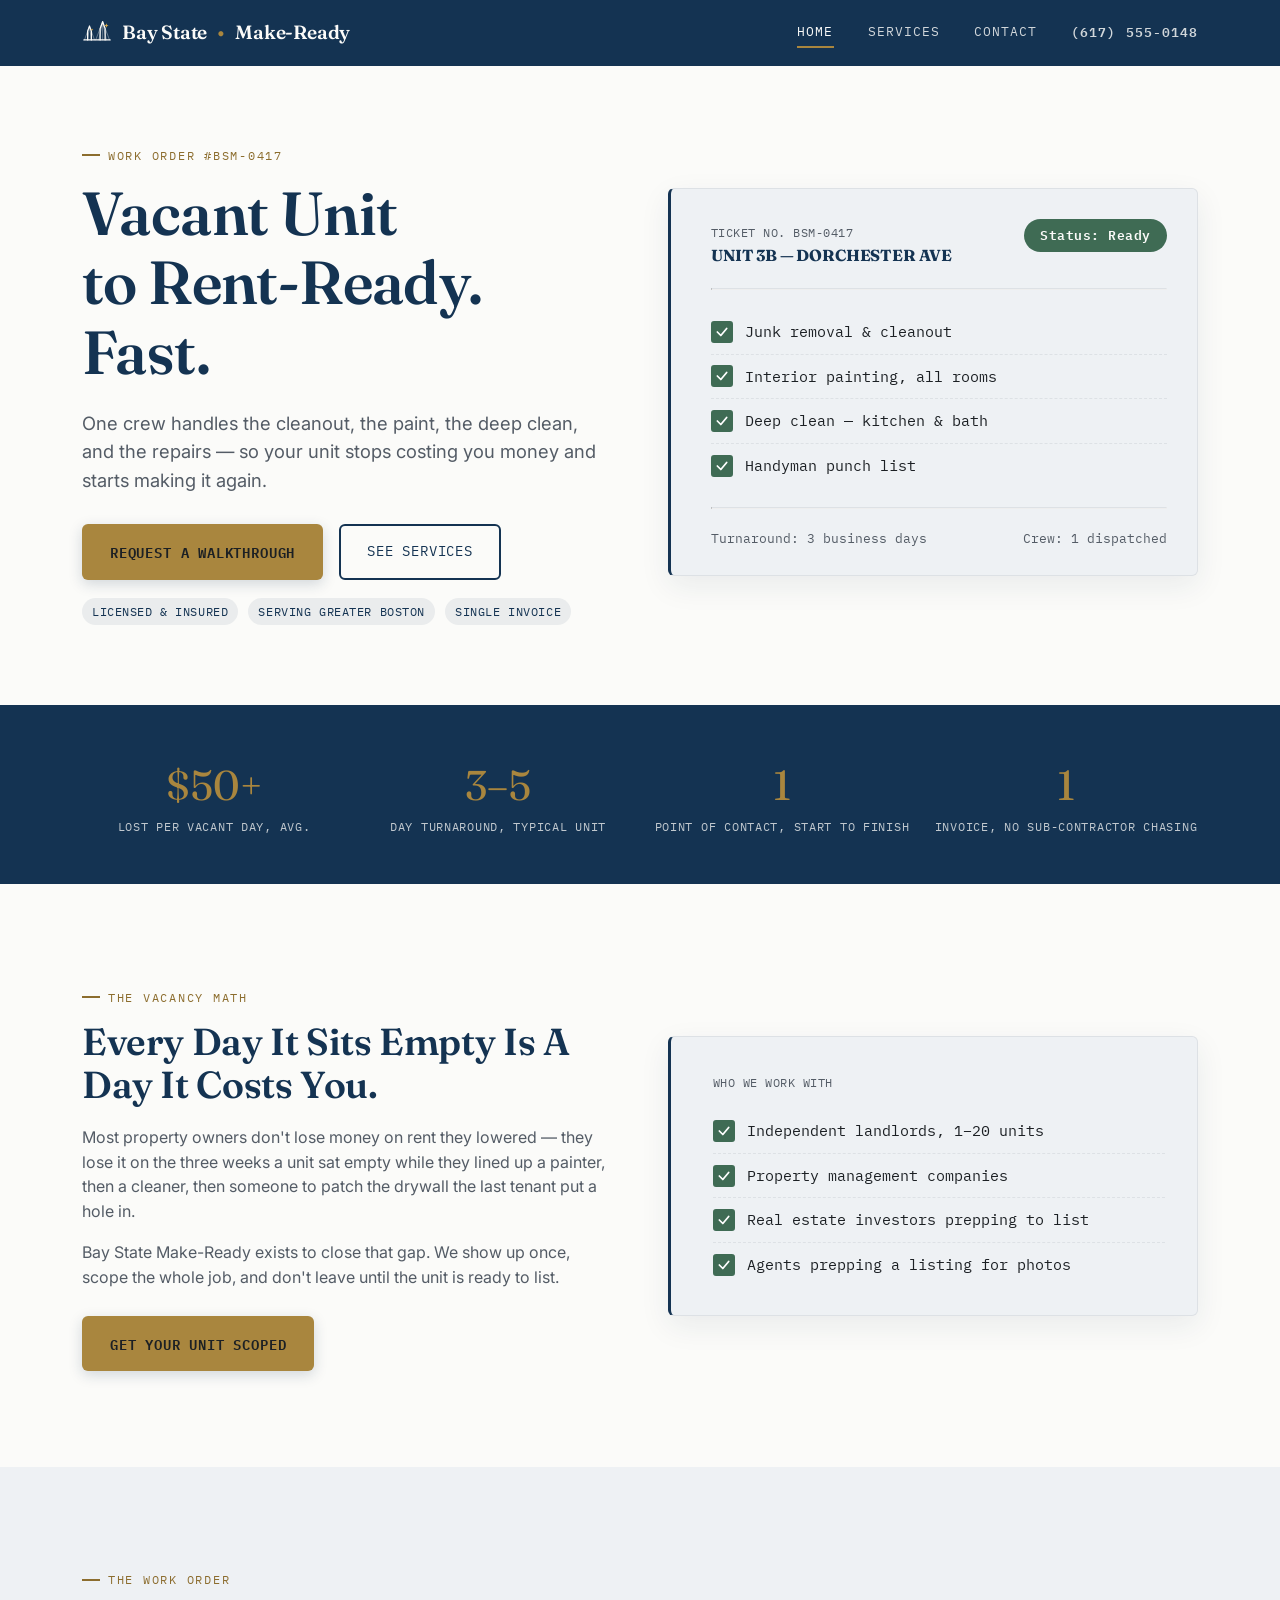
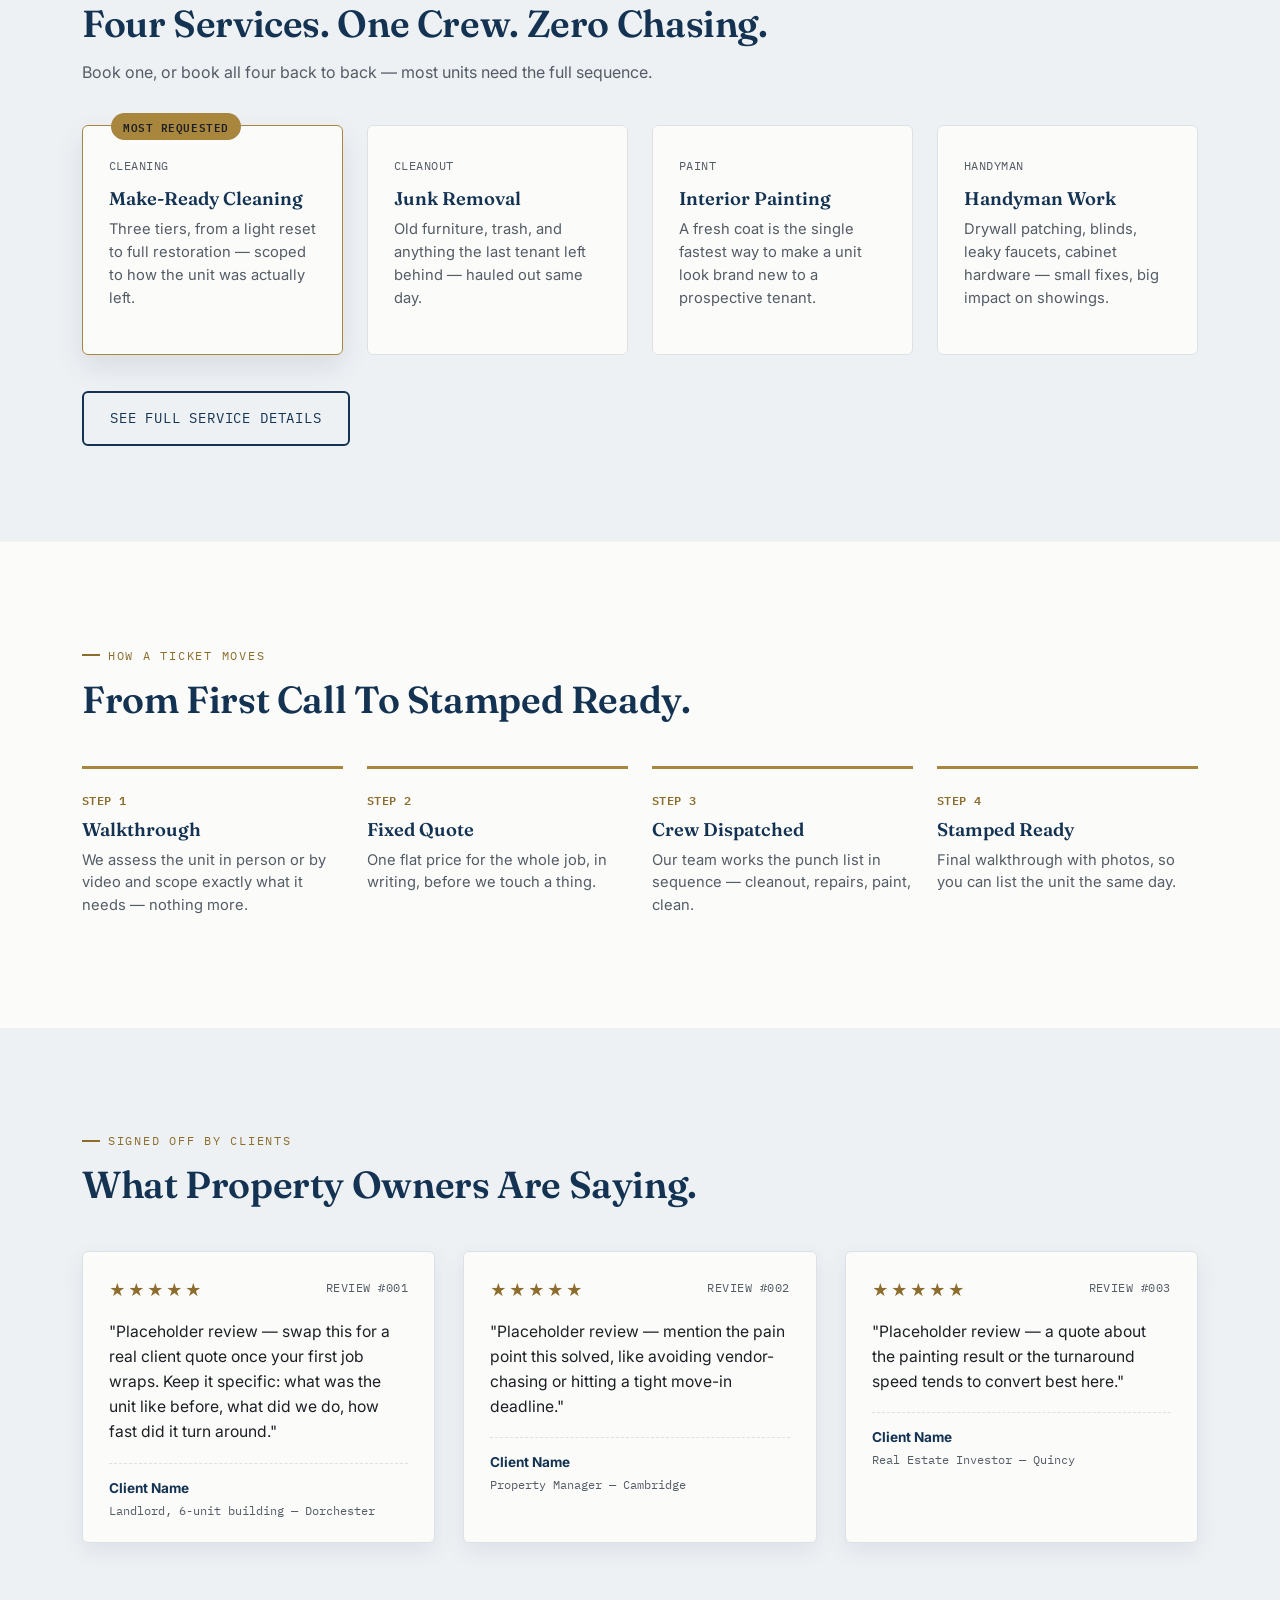
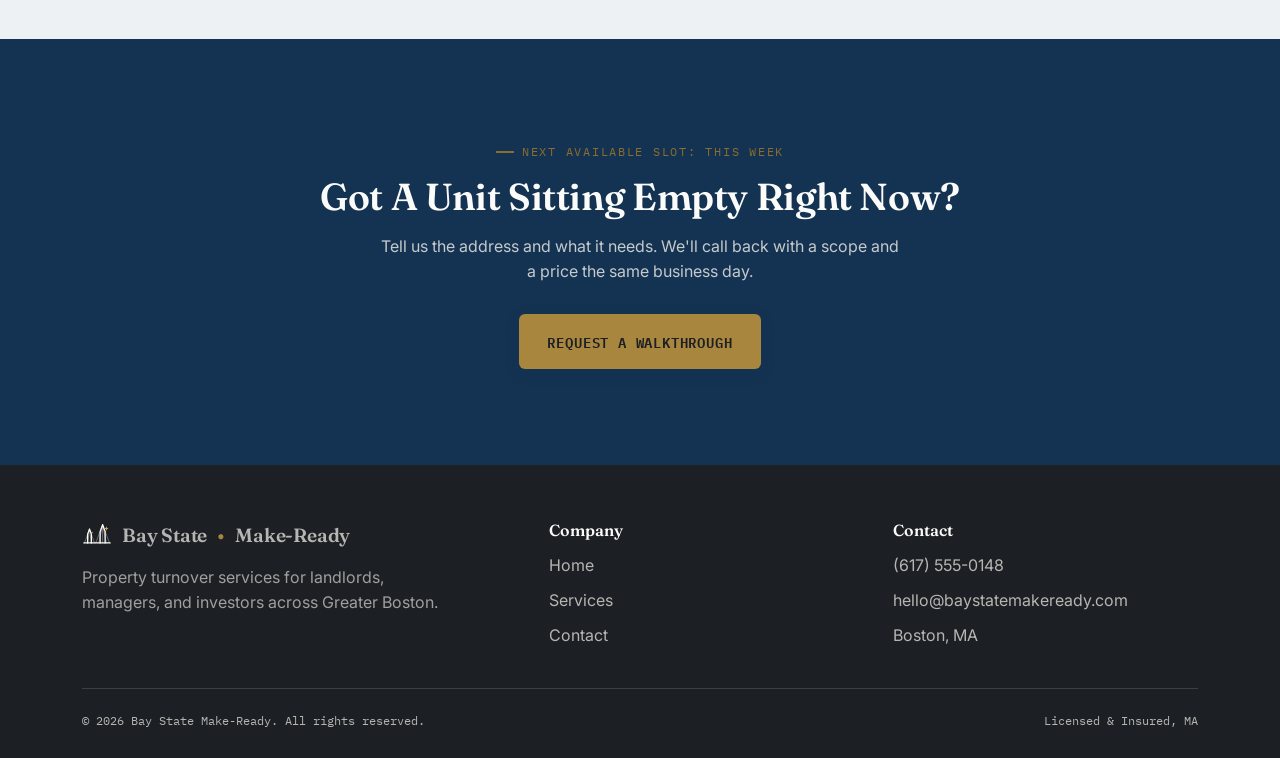
==== index.html @ d65c44c4 "Add files via upload" ====
<!DOCTYPE html>
<html lang="en">
<head>
<meta charset="UTF-8">
<meta name="viewport" content="width=device-width, initial-scale=1.0">
<title>Bay State Make-Ready | Property Turnover Services, Boston MA</title>
<meta name="description" content="Junk removal, painting, deep cleaning, and handyman repairs — one crew, one invoice, one point of contact. Bay State Make-Ready turns vacant units around fast for Boston-area property owners and managers.">
<link rel="preconnect" href="https://fonts.googleapis.com">
<link rel="preconnect" href="https://fonts.gstatic.com" crossorigin>
<link href="https://fonts.googleapis.com/css2?family=Fraunces:ital,wght@0,500;0,600;0,700;1,600&family=IBM+Plex+Mono:wght@400;600&family=Inter:wght@400;500;600;700&display=swap" rel="stylesheet">
<link rel="stylesheet" href="styles.css">
</head>
<body>

<header class="site">
  <div class="nav-row">
    <a href="index.html" class="logo"><svg class="brand-mark" width="30" height="30" viewBox="0 0 48 48" fill="none" xmlns="http://www.w3.org/2000/svg" aria-hidden="true"><line x1="3" y1="35" x2="45" y2="35" stroke="currentColor" stroke-width="2" stroke-linecap="round"/><path d="M9 35V21L12 13L15 21V35" stroke="currentColor" stroke-width="2" stroke-linejoin="round" stroke-linecap="round"/><path d="M29 35V17L33 6L37 17V35" stroke="currentColor" stroke-width="2" stroke-linejoin="round" stroke-linecap="round"/><path d="M12 13L4 35M12 13L9 35M12 13L15 35M12 13L20 35" stroke="currentColor" stroke-width="1" stroke-linecap="round" opacity="0.55"/><path d="M33 6L22 35M33 6L27 35M33 6L33 35M33 6L39 35M33 6L44 35" stroke="currentColor" stroke-width="1" stroke-linecap="round" opacity="0.55"/><path d="M39 8.5L40 11L42.5 12L40 13L39 15.5L38 13L35.5 12L38 11Z" fill="#D9A94A"/><path d="M16 16.5L16.6 18L18.1 18.6L16.6 19.2L16 20.7L15.4 19.2L13.9 18.6L15.4 18Z" fill="#D9A94A"/></svg>Bay State<span class="dot">•</span>Make-Ready</a>
    <button class="menu-toggle" id="menuToggle" aria-label="Toggle menu" aria-expanded="false">☰</button>
    <nav class="links" id="navLinks">
      <a href="index.html" class="active">Home</a>
      <a href="services.html">Services</a>
      <a href="contact.html">Contact</a>
      <a href="contact.html" class="nav-phone">(617) 555-0148</a>
    </nav>
  </div>
</header>

<!-- HERO -->
<section style="padding-top:72px; padding-bottom:80px;">
  <div class="wrap grid-2">
    <div>
      <span class="eyebrow">Work Order #BSM-0417</span>
      <h1>Vacant Unit<br>to Rent-Ready.<br>Fast.</h1>
      <p style="font-size:1.15rem; margin-top:22px; max-width:46ch;">One crew handles the cleanout, the paint, the deep clean, and the repairs — so your unit stops costing you money and starts making it again.</p>
      <div style="display:flex; gap:16px; flex-wrap:wrap; margin-top:30px;">
        <a href="contact.html" class="btn btn-primary">Request a Walkthrough</a>
        <a href="services.html" class="btn btn-ghost">See Services</a>
      </div>
      <div class="tag-row">
        <span class="tag">Licensed &amp; Insured</span>
        <span class="tag">Serving Greater Boston</span>
        <span class="tag">Single Invoice</span>
      </div>
    </div>

    <div>
      <div class="ticket" style="padding:30px 30px 26px 40px;">
        <div style="display:flex; justify-content:space-between; align-items:flex-start;">
          <div>
            <span class="ticket-no">TICKET NO. BSM-0417</span><br>
            <strong style="font-family:var(--font-display); color:var(--blueprint); text-transform:uppercase; letter-spacing:-0.01em;">Unit 3B — Dorchester Ave</strong>
          </div>
          <span class="stamp">Status: Ready</span>
        </div>
        <hr class="ticket-perf" style="margin:20px 0;">
        <div id="checklist">
          <div class="check-item" data-delay="0"><span class="check-box"><svg viewBox="0 0 24 24" fill="none"><path d="M4 12l6 6L20 6" stroke="var(--ink)" stroke-width="3" stroke-linecap="round" stroke-linejoin="round"/></svg></span> Junk removal &amp; cleanout</div>
          <div class="check-item" data-delay="150"><span class="check-box"><svg viewBox="0 0 24 24" fill="none"><path d="M4 12l6 6L20 6" stroke="var(--ink)" stroke-width="3" stroke-linecap="round" stroke-linejoin="round"/></svg></span> Interior painting, all rooms</div>
          <div class="check-item" data-delay="300"><span class="check-box"><svg viewBox="0 0 24 24" fill="none"><path d="M4 12l6 6L20 6" stroke="var(--ink)" stroke-width="3" stroke-linecap="round" stroke-linejoin="round"/></svg></span> Deep clean — kitchen &amp; bath</div>
          <div class="check-item" data-delay="450"><span class="check-box"><svg viewBox="0 0 24 24" fill="none"><path d="M4 12l6 6L20 6" stroke="var(--ink)" stroke-width="3" stroke-linecap="round" stroke-linejoin="round"/></svg></span> Handyman punch list</div>
        </div>
        <hr class="ticket-perf" style="margin:20px 0;">
        <div style="display:flex; justify-content:space-between; font-family:var(--font-mono); font-size:0.8rem; color:var(--ink-soft);">
          <span>Turnaround: 3 business days</span>
          <span>Crew: 1 dispatched</span>
        </div>
      </div>
    </div>
  </div>
</section>

<!-- STAT BAND -->
<section class="section-dark" style="padding:48px 0;">
  <div class="wrap stat-band">
    <div><div class="stat-num">$50+</div><div class="stat-label">Lost Per Vacant Day, Avg.</div></div>
    <div><div class="stat-num">3–5</div><div class="stat-label">Day Turnaround, Typical Unit</div></div>
    <div><div class="stat-num">1</div><div class="stat-label">Point of Contact, Start to Finish</div></div>
    <div><div class="stat-num">1</div><div class="stat-label">Invoice, No Sub-Contractor Chasing</div></div>
  </div>
</section>

<!-- WHY IT MATTERS -->
<section>
  <div class="wrap grid-2">
    <div>
      <span class="eyebrow">The Vacancy Math</span>
      <h2>Every Day It Sits Empty Is A Day It Costs You.</h2>
      <p style="margin-top:18px;">Most property owners don't lose money on rent they lowered — they lose it on the three weeks a unit sat empty while they lined up a painter, then a cleaner, then someone to patch the drywall the last tenant put a hole in.</p>
      <p>Bay State Make-Ready exists to close that gap. We show up once, scope the whole job, and don't leave until the unit is ready to list.</p>
      <a href="contact.html" class="btn btn-primary" style="margin-top:10px;">Get Your Unit Scoped</a>
    </div>
    <div class="ticket" style="padding:32px 32px 28px 42px;">
      <span class="ticket-no">WHO WE WORK WITH</span>
      <div style="margin-top:16px;">
        <div class="check-item checked"><span class="check-box"><svg viewBox="0 0 24 24" fill="none"><path d="M4 12l6 6L20 6" stroke="white" stroke-width="3" stroke-linecap="round" stroke-linejoin="round"/></svg></span> Independent landlords, 1–20 units</div>
        <div class="check-item checked"><span class="check-box"><svg viewBox="0 0 24 24" fill="none"><path d="M4 12l6 6L20 6" stroke="white" stroke-width="3" stroke-linecap="round" stroke-linejoin="round"/></svg></span> Property management companies</div>
        <div class="check-item checked"><span class="check-box"><svg viewBox="0 0 24 24" fill="none"><path d="M4 12l6 6L20 6" stroke="white" stroke-width="3" stroke-linecap="round" stroke-linejoin="round"/></svg></span> Real estate investors prepping to list</div>
        <div class="check-item checked"><span class="check-box"><svg viewBox="0 0 24 24" fill="none"><path d="M4 12l6 6L20 6" stroke="white" stroke-width="3" stroke-linecap="round" stroke-linejoin="round"/></svg></span> Agents prepping a listing for photos</div>
      </div>
    </div>
  </div>
</section>

<!-- SERVICES -->
<section class="section-alt">
  <div class="wrap">
    <span class="eyebrow">The Work Order</span>
    <h2>Four Services. One Crew. Zero Chasing.</h2>
    <p style="margin-top:14px; max-width:60ch;">Book one, or book all four back to back — most units need the full sequence.</p>

    <div class="grid-4" style="margin-top:40px;">
      <div class="service-card featured">
        <span class="tier-badge">Most Requested</span>
        <span class="ticket-no">CLEANING</span>
        <h3>Make-Ready Cleaning</h3>
        <p style="margin-top:8px; font-size:0.92rem;">Three tiers, from a light reset to full restoration — scoped to how the unit was actually left.</p>
      </div>
      <div class="service-card">
        <span class="ticket-no">CLEANOUT</span>
        <h3>Junk Removal</h3>
        <p style="margin-top:8px; font-size:0.92rem;">Old furniture, trash, and anything the last tenant left behind — hauled out same day.</p>
      </div>
      <div class="service-card">
        <span class="ticket-no">PAINT</span>
        <h3>Interior Painting</h3>
        <p style="margin-top:8px; font-size:0.92rem;">A fresh coat is the single fastest way to make a unit look brand new to a prospective tenant.</p>
      </div>
      <div class="service-card">
        <span class="ticket-no">HANDYMAN</span>
        <h3>Handyman Work</h3>
        <p style="margin-top:8px; font-size:0.92rem;">Drywall patching, blinds, leaky faucets, cabinet hardware — small fixes, big impact on showings.</p>
      </div>
    </div>

    <div style="margin-top:36px;">
      <a href="services.html" class="btn btn-ghost">See Full Service Details</a>
    </div>
  </div>
</section>

<!-- PROCESS -->
<section>
  <div class="wrap">
    <span class="eyebrow">How A Ticket Moves</span>
    <h2>From First Call To Stamped Ready.</h2>

    <div class="timeline" style="margin-top:44px;">
      <div class="timeline-step">
        <span class="ticket-no">STEP 1</span>
        <h3 style="margin-top:8px;">Walkthrough</h3>
        <p style="margin-top:8px; font-size:0.92rem;">We assess the unit in person or by video and scope exactly what it needs — nothing more.</p>
      </div>
      <div class="timeline-step">
        <span class="ticket-no">STEP 2</span>
        <h3 style="margin-top:8px;">Fixed Quote</h3>
        <p style="margin-top:8px; font-size:0.92rem;">One flat price for the whole job, in writing, before we touch a thing.</p>
      </div>
      <div class="timeline-step">
        <span class="ticket-no">STEP 3</span>
        <h3 style="margin-top:8px;">Crew Dispatched</h3>
        <p style="margin-top:8px; font-size:0.92rem;">Our team works the punch list in sequence — cleanout, repairs, paint, clean.</p>
      </div>
      <div class="timeline-step">
        <span class="ticket-no">STEP 4</span>
        <h3 style="margin-top:8px;">Stamped Ready</h3>
        <p style="margin-top:8px; font-size:0.92rem;">Final walkthrough with photos, so you can list the unit the same day.</p>
      </div>
    </div>
  </div>
</section>

<!-- ============================================
     TESTIMONIALS — placeholder content below.
     Swap the name, unit, quote, and star count in
     each .review-card once you have real reviews.
     Duplicate a .review-card block to add more.
     ============================================ -->
<section class="section-alt">
  <div class="wrap">
    <span class="eyebrow">Signed Off By Clients</span>
    <h2>What Property Owners Are Saying.</h2>

    <div class="grid-3" style="margin-top:44px;">

      <!-- REVIEW 1 (placeholder — replace with a real client quote) -->
      <div class="review-card">
        <div style="display:flex; justify-content:space-between; align-items:flex-start;">
          <span class="stars">★★★★★</span>
          <span class="ticket-no">REVIEW #001</span>
        </div>
        <p class="review-quote">"Placeholder review — swap this for a real client quote once your first job wraps. Keep it specific: what was the unit like before, what did we do, how fast did it turn around."</p>
        <div class="review-meta">
          <strong>Client Name</strong>
          <span>Landlord, 6-unit building — Dorchester</span>
        </div>
      </div>

      <!-- REVIEW 2 (placeholder) -->
      <div class="review-card">
        <div style="display:flex; justify-content:space-between; align-items:flex-start;">
          <span class="stars">★★★★★</span>
          <span class="ticket-no">REVIEW #002</span>
        </div>
        <p class="review-quote">"Placeholder review — mention the pain point this solved, like avoiding vendor-chasing or hitting a tight move-in deadline."</p>
        <div class="review-meta">
          <strong>Client Name</strong>
          <span>Property Manager — Cambridge</span>
        </div>
      </div>

      <!-- REVIEW 3 (placeholder) -->
      <div class="review-card">
        <div style="display:flex; justify-content:space-between; align-items:flex-start;">
          <span class="stars">★★★★★</span>
          <span class="ticket-no">REVIEW #003</span>
        </div>
        <p class="review-quote">"Placeholder review — a quote about the painting result or the turnaround speed tends to convert best here."</p>
        <div class="review-meta">
          <strong>Client Name</strong>
          <span>Real Estate Investor — Quincy</span>
        </div>
      </div>

    </div>
  </div>
</section>

<!-- CTA BAND -->
<section class="section-dark">
  <div class="wrap" style="text-align:center;">
    <span class="eyebrow" style="justify-content:center;">Next Available Slot: This Week</span>
    <h2>Got A Unit Sitting Empty Right Now?</h2>
    <p style="max-width:52ch; margin:16px auto 30px;">Tell us the address and what it needs. We'll call back with a scope and a price the same business day.</p>
    <a href="contact.html" class="btn btn-primary">Request a Walkthrough</a>
  </div>
</section>

<footer class="site">
  <div class="wrap">
    <div class="footer-grid">
      <div>
        <a href="index.html" class="logo" style="margin-bottom:14px;"><svg class="brand-mark" width="30" height="30" viewBox="0 0 48 48" fill="none" xmlns="http://www.w3.org/2000/svg" aria-hidden="true"><line x1="3" y1="35" x2="45" y2="35" stroke="currentColor" stroke-width="2" stroke-linecap="round"/><path d="M9 35V21L12 13L15 21V35" stroke="currentColor" stroke-width="2" stroke-linejoin="round" stroke-linecap="round"/><path d="M29 35V17L33 6L37 17V35" stroke="currentColor" stroke-width="2" stroke-linejoin="round" stroke-linecap="round"/><path d="M12 13L4 35M12 13L9 35M12 13L15 35M12 13L20 35" stroke="currentColor" stroke-width="1" stroke-linecap="round" opacity="0.55"/><path d="M33 6L22 35M33 6L27 35M33 6L33 35M33 6L39 35M33 6L44 35" stroke="currentColor" stroke-width="1" stroke-linecap="round" opacity="0.55"/><path d="M39 8.5L40 11L42.5 12L40 13L39 15.5L38 13L35.5 12L38 11Z" fill="#D9A94A"/><path d="M16 16.5L16.6 18L18.1 18.6L16.6 19.2L16 20.7L15.4 19.2L13.9 18.6L15.4 18Z" fill="#D9A94A"/></svg>Bay State<span class="dot">•</span>Make-Ready</a>
        <p style="color:rgba(247,245,238,0.6); max-width:36ch; margin-top:14px;">Property turnover services for landlords, managers, and investors across Greater Boston.</p>
      </div>
      <div>
        <h3>Company</h3>
        <div style="display:flex; flex-direction:column; gap:10px; margin-top:14px;">
          <a href="index.html">Home</a>
          <a href="services.html">Services</a>
          <a href="contact.html">Contact</a>
        </div>
      </div>
      <div>
        <h3>Contact</h3>
        <div style="display:flex; flex-direction:column; gap:10px; margin-top:14px;">
          <a href="tel:6175550148">(617) 555-0148</a>
          <a href="mailto:hello@baystatemakeready.com">hello@baystatemakeready.com</a>
          <span>Boston, MA</span>
        </div>
      </div>
    </div>
    <div class="footer-bottom">
      <span>© 2026 Bay State Make-Ready. All rights reserved.</span>
      <span>Licensed &amp; Insured, MA</span>
    </div>
  </div>
</footer>

<script src="script.js"></script>
</body>
</html>
---- styles.css ----
/* ============================================
   BAY STATE MAKE-READY — design tokens
   Theme: property work-order / job ticket,
   executed in a clean, professional register —
   structured labels and ticket numbering as
   information, not craft-paper decoration.
   ============================================ */

:root {
  --kraft: #EEF1F4;        /* cool neutral card / alt-section background */
  --kraft-dark: #E2E6EA;   /* deeper neutral, subtle contrast layer */
  --ink: #1C2024;          /* primary text, near-black */
  --ink-soft: #545C66;     /* secondary text */
  --blueprint: #143352;    /* primary brand navy */
  --blueprint-light: #1F4B76;
  --amber: #A9863E;        /* brass accent / CTA */
  --amber-dark: #8C6D2E;
  --sage: #3F6B54;         /* confirmation / checkmark green */
  --rust: #A24632;         /* reserved accent, used sparingly */
  --paper-white: #FBFBF9;  /* page background */
  --line: #DDE1E5;         /* hairline / divider color */

  --font-display: "Fraunces", Georgia, serif;
  --font-body: "Inter", -apple-system, BlinkMacSystemFont, sans-serif;
  --font-mono: "IBM Plex Mono", "Courier New", monospace;

  --radius: 6px;
  --max-width: 1180px;
}

* { box-sizing: border-box; }

html {
  scroll-behavior: smooth;
}

body {
  margin: 0;
  background: var(--paper-white);
  color: var(--ink);
  font-family: var(--font-body);
  font-size: 16px;
  line-height: 1.55;
  -webkit-font-smoothing: antialiased;
}

@media (prefers-reduced-motion: reduce) {
  * { animation-duration: 0.01ms !important; animation-iteration-count: 1 !important; transition-duration: 0.01ms !important; scroll-behavior: auto !important; }
}

img { max-width: 100%; display: block; }
a { color: inherit; }

.wrap {
  max-width: var(--max-width);
  margin: 0 auto;
  padding: 0 32px;
}

/* ---------- Typography ---------- */

h1, h2, h3, .display {
  font-family: var(--font-display);
  font-weight: 600;
  color: var(--blueprint);
  line-height: 1.14;
  letter-spacing: -0.01em;
  margin: 0;
}

h1 { font-size: clamp(2.4rem, 4.8vw, 3.8rem); font-weight: 600; }
h2 { font-size: clamp(1.65rem, 3vw, 2.35rem); }
h3 { font-size: 1.15rem; font-weight: 600; letter-spacing: 0; }

.accent-italic {
  font-style: italic;
  font-weight: 500;
  color: var(--amber-dark);
}

p { margin: 0 0 1em; color: var(--ink-soft); }

.eyebrow {
  font-family: var(--font-mono);
  font-size: 0.78rem;
  letter-spacing: 0.14em;
  text-transform: uppercase;
  color: var(--amber-dark);
  display: inline-flex;
  align-items: center;
  gap: 8px;
  margin-bottom: 14px;
}

.eyebrow::before {
  content: "";
  width: 18px;
  height: 2px;
  background: var(--amber-dark);
  display: inline-block;
}

.ticket-no {
  font-family: var(--font-mono);
  font-size: 0.78rem;
  color: var(--ink-soft);
  letter-spacing: 0.04em;
}

/* ---------- Buttons ---------- */

.btn {
  display: inline-flex;
  align-items: center;
  gap: 10px;
  font-family: var(--font-mono);
  font-size: 0.85rem;
  letter-spacing: 0.06em;
  text-transform: uppercase;
  text-decoration: none;
  padding: 15px 26px;
  border-radius: var(--radius);
  border: 2px solid transparent;
  cursor: pointer;
  transition: transform 0.15s ease, box-shadow 0.15s ease;
}

.btn:hover { transform: translateY(-2px); }
.btn:focus-visible { outline: 3px solid var(--blueprint); outline-offset: 3px; }

.btn-primary {
  background: var(--amber);
  color: var(--ink);
  font-weight: 600;
  box-shadow: 0 4px 14px rgba(20,51,82,0.18);
}
.btn-primary:hover { box-shadow: 0 8px 20px rgba(20,51,82,0.24); background: var(--amber-dark); color: var(--paper-white); }

.btn-ghost {
  background: transparent;
  border-color: var(--blueprint);
  color: var(--blueprint);
}
.btn-ghost:hover { background: var(--blueprint); color: var(--paper-white); }

.btn-light {
  background: var(--paper-white);
  color: var(--blueprint);
  box-shadow: 0 4px 14px rgba(0,0,0,0.14);
}

/* ---------- Header / Nav ---------- */

header.site {
  background: var(--blueprint);
  color: var(--paper-white);
  position: sticky;
  top: 0;
  z-index: 50;
}

.nav-row {
  display: flex;
  align-items: center;
  justify-content: space-between;
  padding: 18px 32px;
  max-width: var(--max-width);
  margin: 0 auto;
}

.logo {
  font-family: var(--font-display);
  font-weight: 600;
  color: var(--paper-white);
  text-decoration: none;
  font-size: 1.2rem;
  letter-spacing: -0.01em;
  display: flex;
  align-items: center;
  gap: 10px;
}
.logo .dot { color: var(--amber); }
.logo .brand-mark { flex: none; color: var(--paper-white); }

nav.links {
  display: flex;
  align-items: center;
  gap: 34px;
}

nav.links a {
  font-family: var(--font-mono);
  font-size: 0.82rem;
  letter-spacing: 0.08em;
  text-transform: uppercase;
  text-decoration: none;
  color: var(--paper-white);
  opacity: 0.82;
  transition: opacity 0.15s ease;
  padding: 4px 0;
  border-bottom: 2px solid transparent;
}
nav.links a:hover { opacity: 1; }
nav.links a.active { opacity: 1; border-bottom-color: var(--amber); }

.nav-phone {
  font-family: var(--font-mono);
  font-weight: 600;
}

.menu-toggle {
  display: none;
  background: none;
  border: 1px solid rgba(247,245,238,0.4);
  border-radius: var(--radius);
  color: var(--paper-white);
  width: 42px;
  height: 42px;
  font-size: 1.2rem;
  cursor: pointer;
}

@media (max-width: 820px) {
  nav.links {
    position: absolute;
    top: 100%;
    left: 0;
    right: 0;
    background: var(--blueprint-light);
    flex-direction: column;
    align-items: flex-start;
    gap: 0;
    max-height: 0;
    overflow: hidden;
    transition: max-height 0.25s ease;
  }
  nav.links.open { max-height: 340px; }
  nav.links a { padding: 16px 32px; width: 100%; border-bottom: 1px solid rgba(247,245,238,0.12); }
  nav.links a.active { border-bottom: 1px solid var(--amber); }
  .menu-toggle { display: block; }
}

/* ---------- Section rhythm ---------- */

section { padding: 96px 0; }
@media (max-width: 640px) { section { padding: 64px 0; } }

.section-alt { background: var(--kraft); }
.section-dark { background: var(--blueprint); color: var(--paper-white); }
.section-dark h2, .section-dark h3 { color: var(--paper-white); }
.section-dark p { color: rgba(247,245,238,0.78); }

/* ---------- Work-order ticket card (signature element) ---------- */

.ticket {
  background: var(--kraft);
  border-radius: var(--radius);
  position: relative;
  box-shadow: 0 10px 30px rgba(20,51,82,0.08);
  border: 1px solid var(--line);
  border-left: 3px solid var(--blueprint);
}

.ticket-perf {
  border-top: 1px solid var(--line);
}

/* ---------- Checklist ticks ---------- */

.check-item {
  display: flex;
  align-items: center;
  gap: 12px;
  font-family: var(--font-mono);
  font-size: 0.95rem;
  padding: 10px 0;
  border-bottom: 1px dashed var(--line);
}
.check-item:last-child { border-bottom: none; }

.check-box {
  width: 22px;
  height: 22px;
  flex: none;
  border: 2px solid var(--blueprint);
  border-radius: 3px;
  display: flex;
  align-items: center;
  justify-content: center;
  background: var(--paper-white);
}
.check-box svg { width: 14px; height: 14px; opacity: 0; transform: scale(0.5); transition: opacity 0.3s ease, transform 0.3s ease; }
.check-item.checked .check-box svg { opacity: 1; transform: scale(1); }
.check-item.checked .check-box { background: var(--sage); border-color: var(--sage); }
.check-item.checked .check-box svg path { stroke: white; }

/* ---------- Stamp ---------- */

.stamp {
  display: inline-flex;
  align-items: center;
  justify-content: center;
  font-family: var(--font-mono);
  font-weight: 600;
  letter-spacing: 0.04em;
  color: var(--paper-white);
  background: var(--sage);
  border-radius: 20px;
  padding: 7px 16px;
  font-size: 0.8rem;
  opacity: 0;
  animation: stamp-in 0.4s ease-out 1.1s forwards;
}

@keyframes stamp-in {
  0% { opacity: 0; transform: translateY(4px); }
  100% { opacity: 1; transform: translateY(0); }
}

/* ---------- Grid utilities ---------- */

.grid-2 { display: grid; grid-template-columns: 1fr 1fr; gap: 56px; align-items: center; }
.grid-3 { display: grid; grid-template-columns: repeat(3, 1fr); gap: 28px; }
.grid-4 { display: grid; grid-template-columns: repeat(4, 1fr); gap: 24px; }

@media (max-width: 900px) {
  .grid-2 { grid-template-columns: 1fr; gap: 40px; }
  .grid-2 > * { order: initial !important; }
  .grid-3 { grid-template-columns: 1fr; }
  .grid-4 { grid-template-columns: 1fr 1fr; }
}
@media (max-width: 520px) {
  .grid-4 { grid-template-columns: 1fr; }
  .wrap { padding: 0 20px; }
}

/* ---------- Service cards ---------- */

.service-card {
  background: var(--paper-white);
  border: 1px solid var(--line);
  border-radius: var(--radius);
  padding: 30px 26px;
  position: relative;
  transition: transform 0.2s ease, box-shadow 0.2s ease;
}
.service-card:hover { transform: translateY(-3px); box-shadow: 0 12px 28px rgba(20,51,82,0.1); }

.service-card.featured {
  border-color: var(--amber);
  box-shadow: 0 12px 28px rgba(20,51,82,0.1);
}

.service-card .ticket-no { display: block; margin-bottom: 14px; }

/* ---------- Review / testimonial cards ---------- */

.review-card {
  background: var(--paper-white);
  border: 1px solid var(--line);
  border-radius: var(--radius);
  padding: 26px 26px 22px;
  box-shadow: 0 8px 22px rgba(20,51,82,0.08);
}

.review-card .stars {
  color: var(--amber-dark);
  font-size: 1rem;
  letter-spacing: 2px;
}

.review-quote {
  font-size: 0.98rem;
  color: var(--ink);
  margin: 16px 0 18px;
  line-height: 1.6;
}

.review-meta {
  display: flex;
  flex-direction: column;
  gap: 2px;
  padding-top: 14px;
  border-top: 1px dashed var(--line);
  font-size: 0.85rem;
}
.review-meta strong { color: var(--blueprint); font-family: var(--font-body); }
.review-meta span { color: var(--ink-soft); font-family: var(--font-mono); font-size: 0.78rem; }

/* ---------- Cleaning tiers ---------- */

.tier-card {
  background: var(--paper-white);
  border: 1px solid var(--line);
  border-radius: var(--radius);
  padding: 32px 28px;
  display: flex;
  flex-direction: column;
  position: relative;
  transition: transform 0.2s ease, box-shadow 0.2s ease;
}
.tier-card:hover { transform: translateY(-3px); box-shadow: 0 14px 30px rgba(20,51,82,0.1); }

.tier-card.featured {
  border-color: var(--amber);
  box-shadow: 0 14px 32px rgba(20,51,82,0.12);
}

.tier-badge {
  position: absolute;
  top: -13px;
  left: 28px;
  background: var(--amber);
  color: var(--ink);
  font-family: var(--font-mono);
  font-size: 0.7rem;
  font-weight: 600;
  letter-spacing: 0.05em;
  text-transform: uppercase;
  padding: 5px 12px;
  border-radius: 20px;
}

.tier-card h3 { color: var(--blueprint); margin-bottom: 6px; }
.tier-card .tier-tagline { font-size: 0.88rem; color: var(--ink-soft); margin-bottom: 18px; }

.tier-list {
  list-style: none;
  margin: 0;
  padding: 0;
  flex: 1;
}
.tier-list li {
  display: flex;
  align-items: flex-start;
  gap: 10px;
  font-size: 0.9rem;
  color: var(--ink);
  padding: 7px 0;
  border-bottom: 1px solid var(--line);
}
.tier-list li:last-child { border-bottom: none; }
.tier-list li::before {
  content: "";
  width: 6px;
  height: 6px;
  border-radius: 50%;
  background: var(--sage);
  margin-top: 7px;
  flex: none;
}

/* ---------- Add-on cards ---------- */

.addon-card {
  background: var(--kraft);
  border: 1px solid var(--line);
  border-radius: var(--radius);
  padding: 22px 22px;
}
.addon-card h3 { font-size: 1rem; color: var(--blueprint); margin-bottom: 6px; }
.addon-card p { font-size: 0.88rem; margin: 0; }

.grid-addons {
  display: grid;
  grid-template-columns: repeat(auto-fit, minmax(200px, 1fr));
  gap: 20px;
}

/* ---------- Process timeline ---------- */

.timeline {
  display: grid;
  grid-template-columns: repeat(4, 1fr);
  gap: 24px;
  position: relative;
}
@media (max-width: 900px) { .timeline { grid-template-columns: 1fr; } }

.timeline-step {
  position: relative;
  padding-top: 18px;
  border-top: 3px solid var(--amber);
}

.timeline-step .ticket-no { color: var(--amber-dark); font-weight: 600; }

/* ---------- Stat band ---------- */

.stat-band {
  display: grid;
  grid-template-columns: repeat(4, 1fr);
  gap: 20px;
  text-align: center;
}
@media (max-width: 700px) { .stat-band { grid-template-columns: 1fr 1fr; } }

.stat-num {
  font-family: var(--font-display);
  font-size: 2.6rem;
  color: var(--amber);
}
.stat-label {
  font-family: var(--font-mono);
  font-size: 0.75rem;
  letter-spacing: 0.06em;
  text-transform: uppercase;
  opacity: 0.75;
}

/* ---------- Footer ---------- */

footer.site {
  background: var(--ink);
  color: rgba(247,245,238,0.7);
  padding: 56px 0 28px;
}
footer.site h3 { color: var(--paper-white); font-size: 1rem; }
footer.site a { text-decoration: none; color: rgba(247,245,238,0.7); }
footer.site a:hover { color: var(--amber); }
.footer-grid {
  display: grid;
  grid-template-columns: 1.4fr 1fr 1fr;
  gap: 40px;
  margin-bottom: 40px;
}
@media (max-width: 700px) { .footer-grid { grid-template-columns: 1fr; } }
.footer-bottom {
  border-top: 1px solid rgba(247,245,238,0.15);
  padding-top: 22px;
  font-family: var(--font-mono);
  font-size: 0.78rem;
  display: flex;
  justify-content: space-between;
  flex-wrap: wrap;
  gap: 10px;
}

/* ---------- Forms ---------- */

.form-row { margin-bottom: 20px; }
.form-row label {
  display: block;
  font-family: var(--font-mono);
  font-size: 0.78rem;
  letter-spacing: 0.06em;
  text-transform: uppercase;
  color: var(--blueprint);
  margin-bottom: 8px;
}
.form-row input,
.form-row select,
.form-row textarea {
  width: 100%;
  padding: 13px 14px;
  border: 1.5px solid var(--line);
  border-radius: var(--radius);
  background: var(--paper-white);
  font-family: var(--font-body);
  font-size: 0.95rem;
  color: var(--ink);
}
.form-row input:focus,
.form-row select:focus,
.form-row textarea:focus {
  outline: none;
  border-color: var(--blueprint);
}
.form-row textarea { resize: vertical; min-height: 120px; }

/* ---------- Misc ---------- */

.divider-dash {
  border: none;
  border-top: 2px dashed var(--line);
  margin: 0;
}

.tag-row { display: flex; gap: 10px; flex-wrap: wrap; margin-top: 18px; }
.tag {
  font-family: var(--font-mono);
  font-size: 0.72rem;
  text-transform: uppercase;
  letter-spacing: 0.05em;
  background: rgba(20,51,82,0.07);
  color: var(--blueprint);
  padding: 5px 10px;
  border-radius: 20px;
}
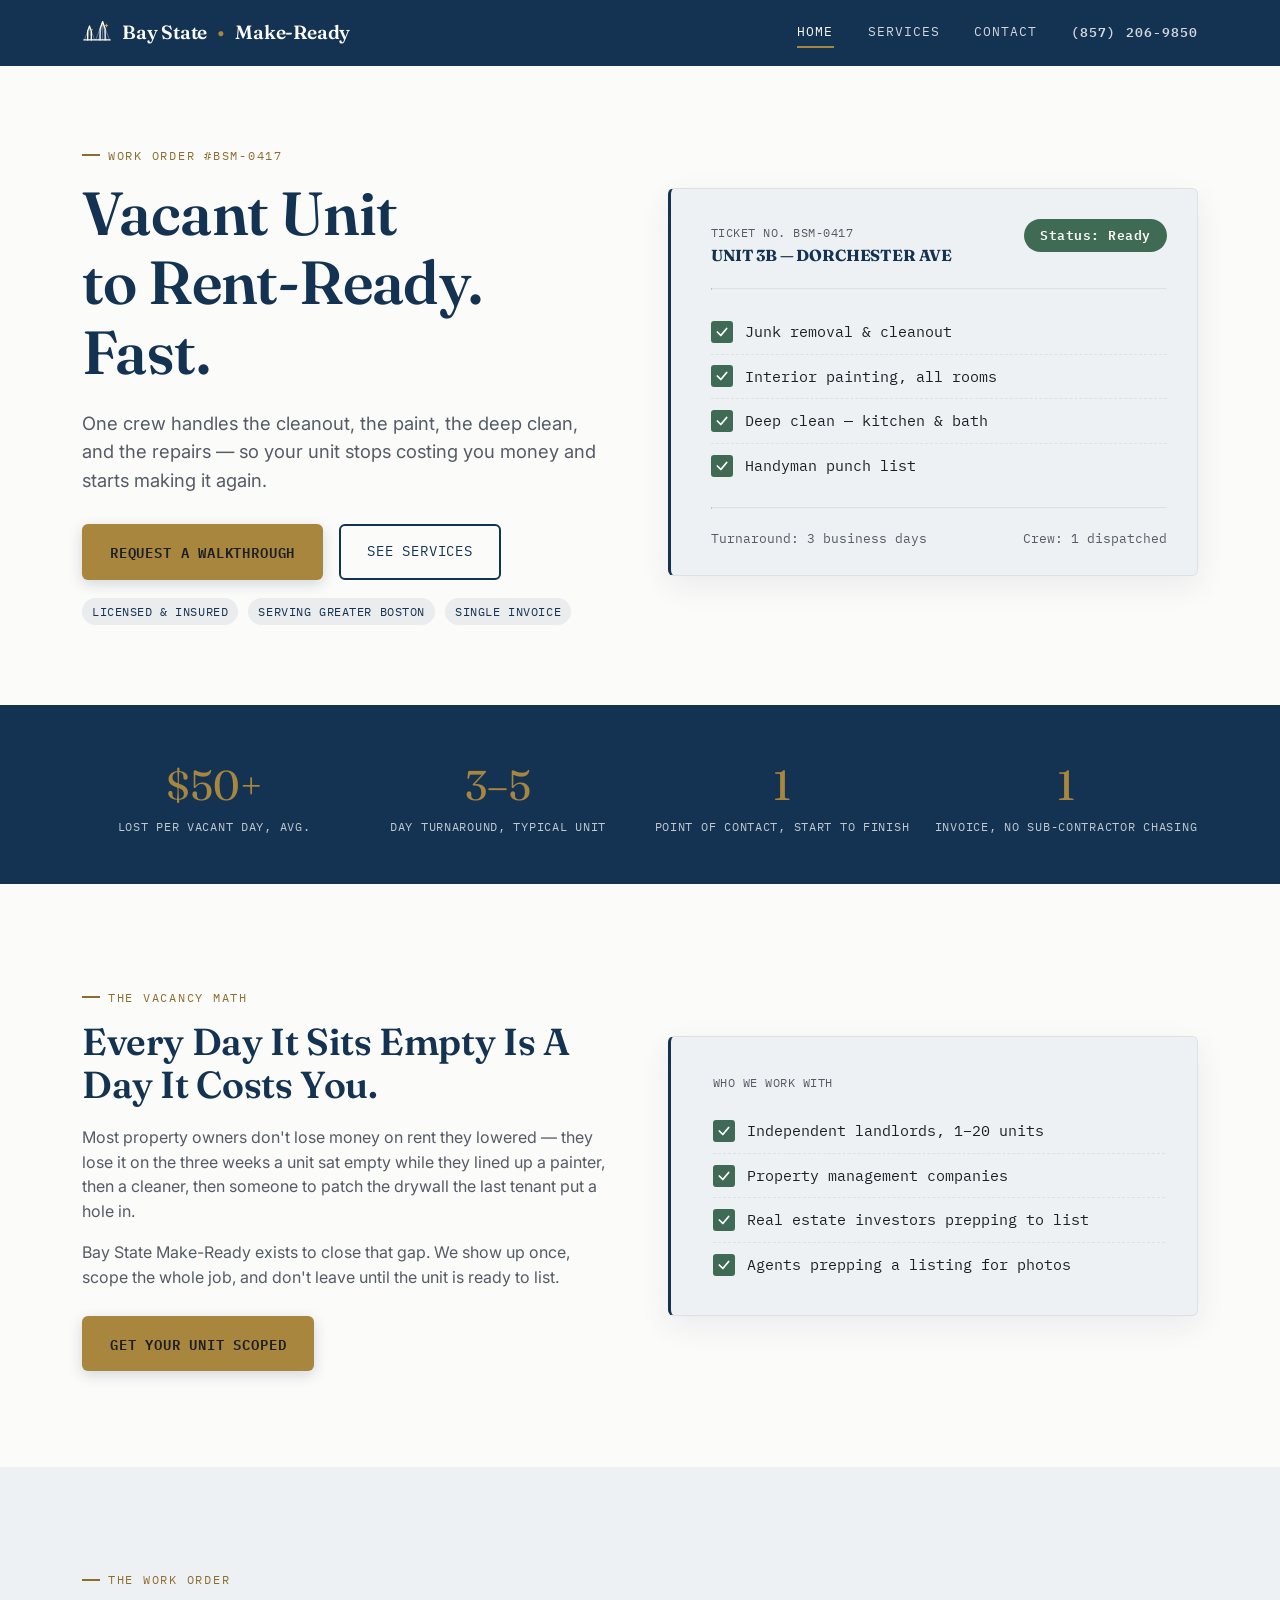
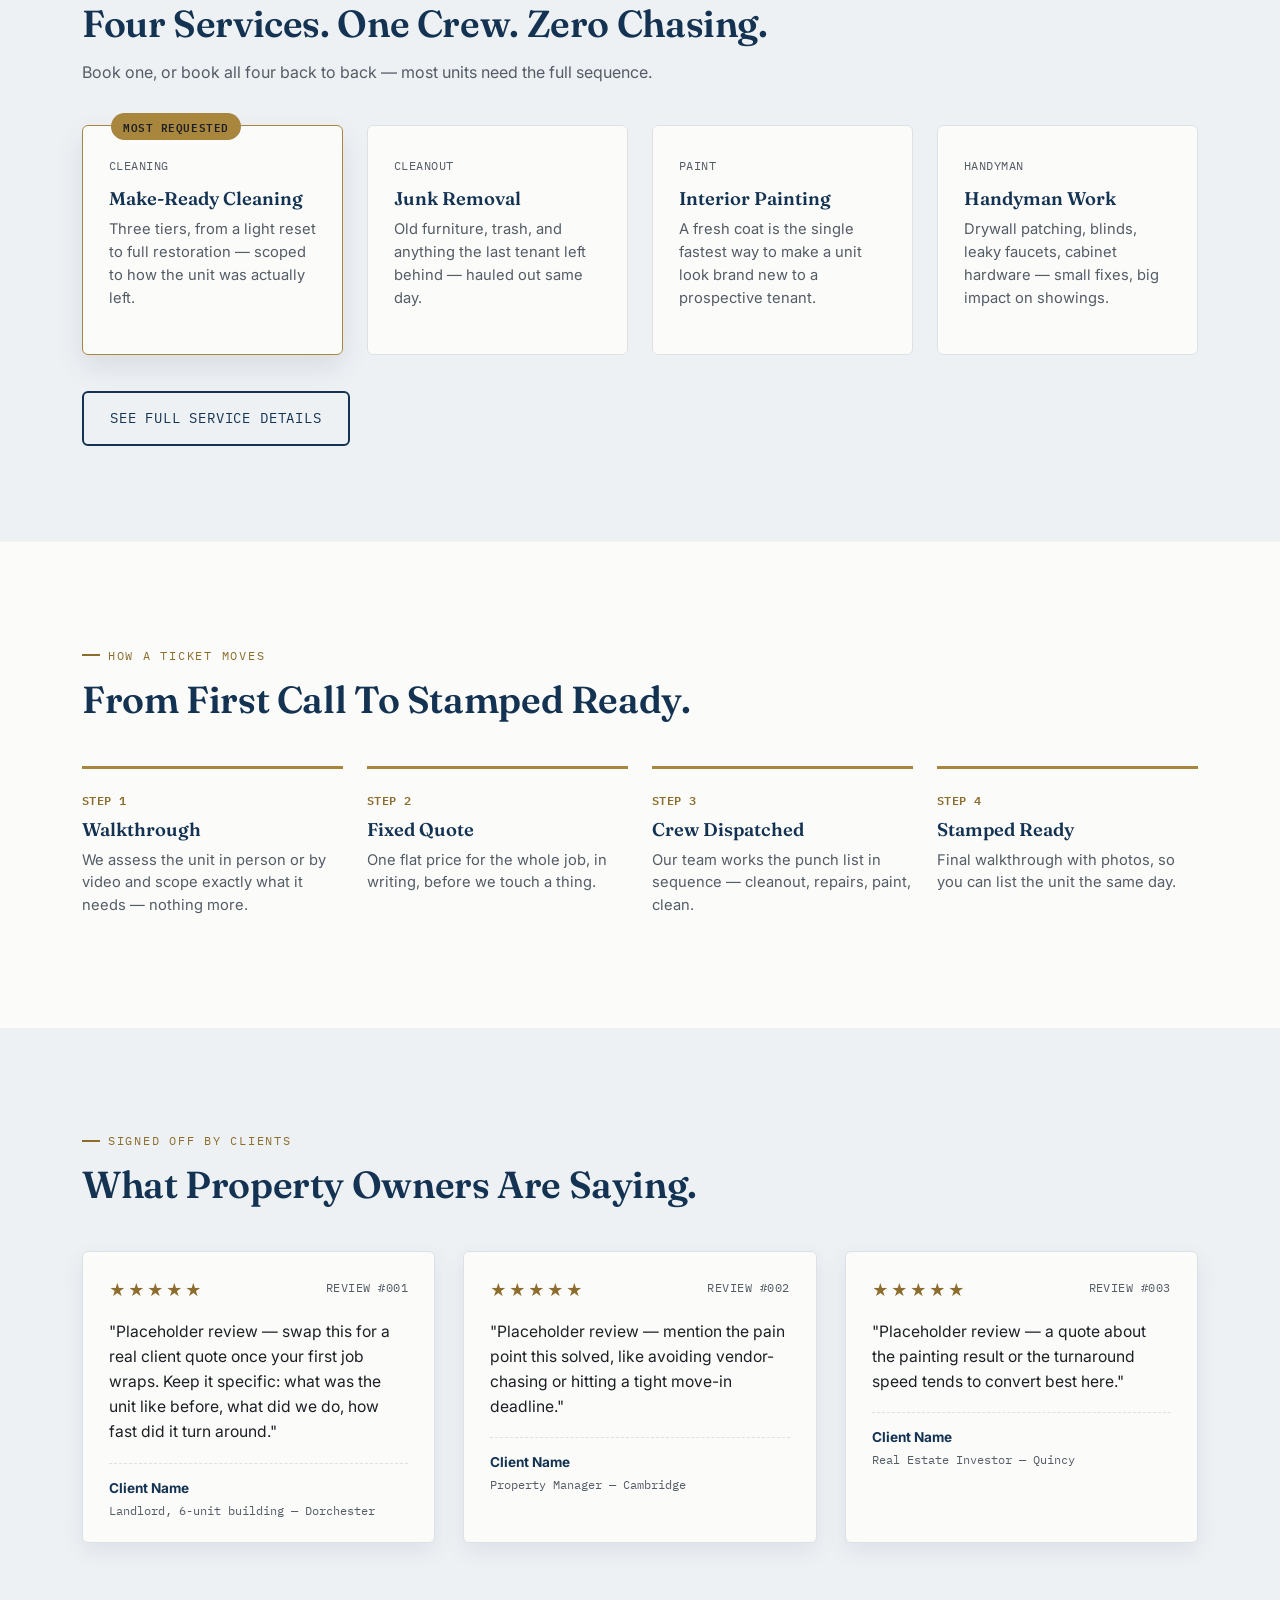
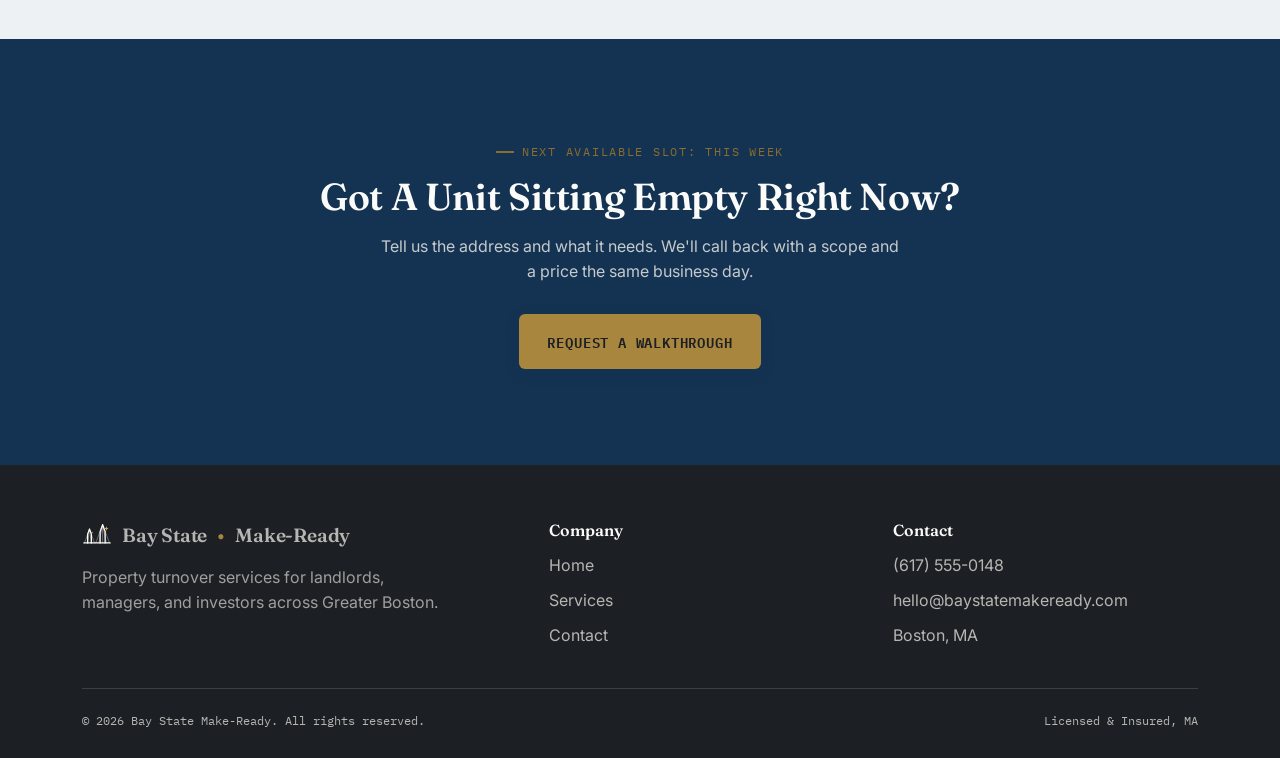
==== commit 3694e4b4: "Update index.html" ====
--- a/index.html
+++ b/index.html
@@ -20,7 +20,7 @@
       <a href="index.html" class="active">Home</a>
       <a href="services.html">Services</a>
       <a href="contact.html">Contact</a>
-      <a href="contact.html" class="nav-phone">(617) 555-0148</a>
+      <a href="contact.html" class="nav-phone">(857) 206-9850</a>
     </nav>
   </div>
 </header>
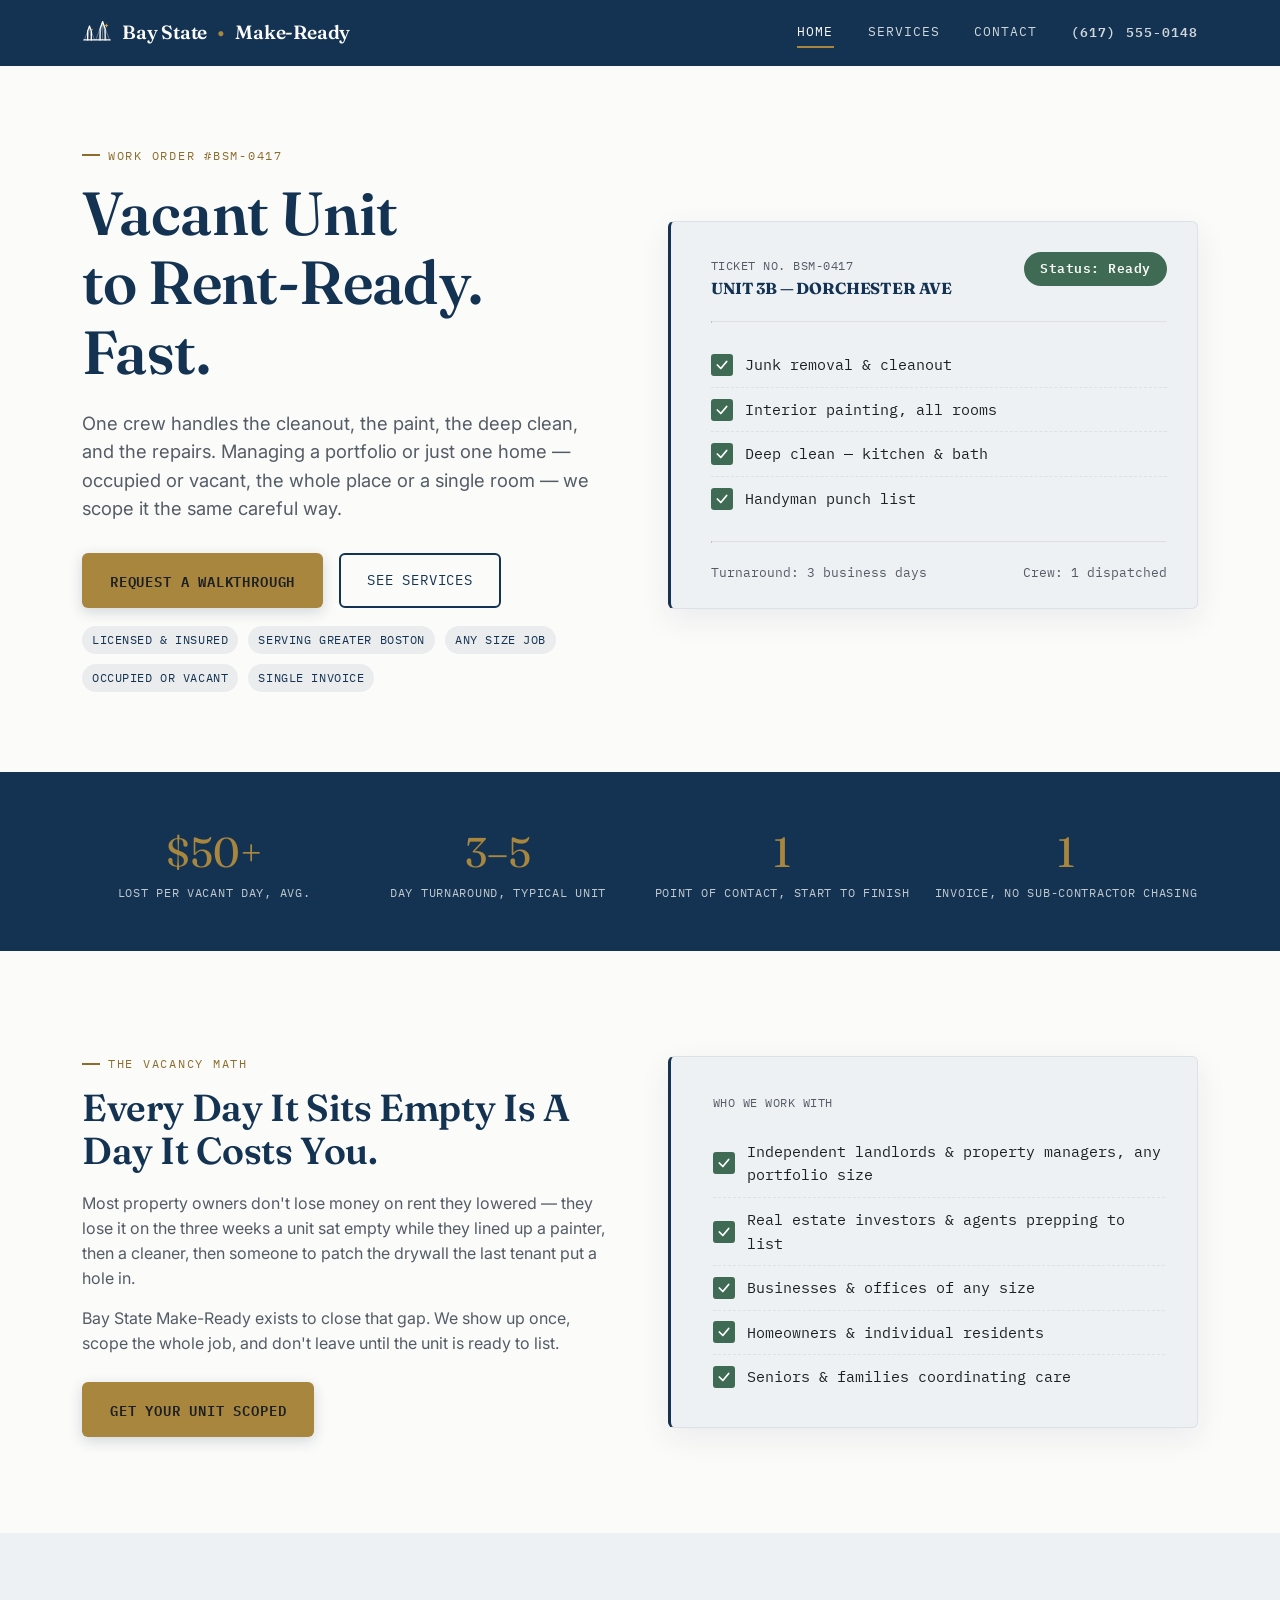
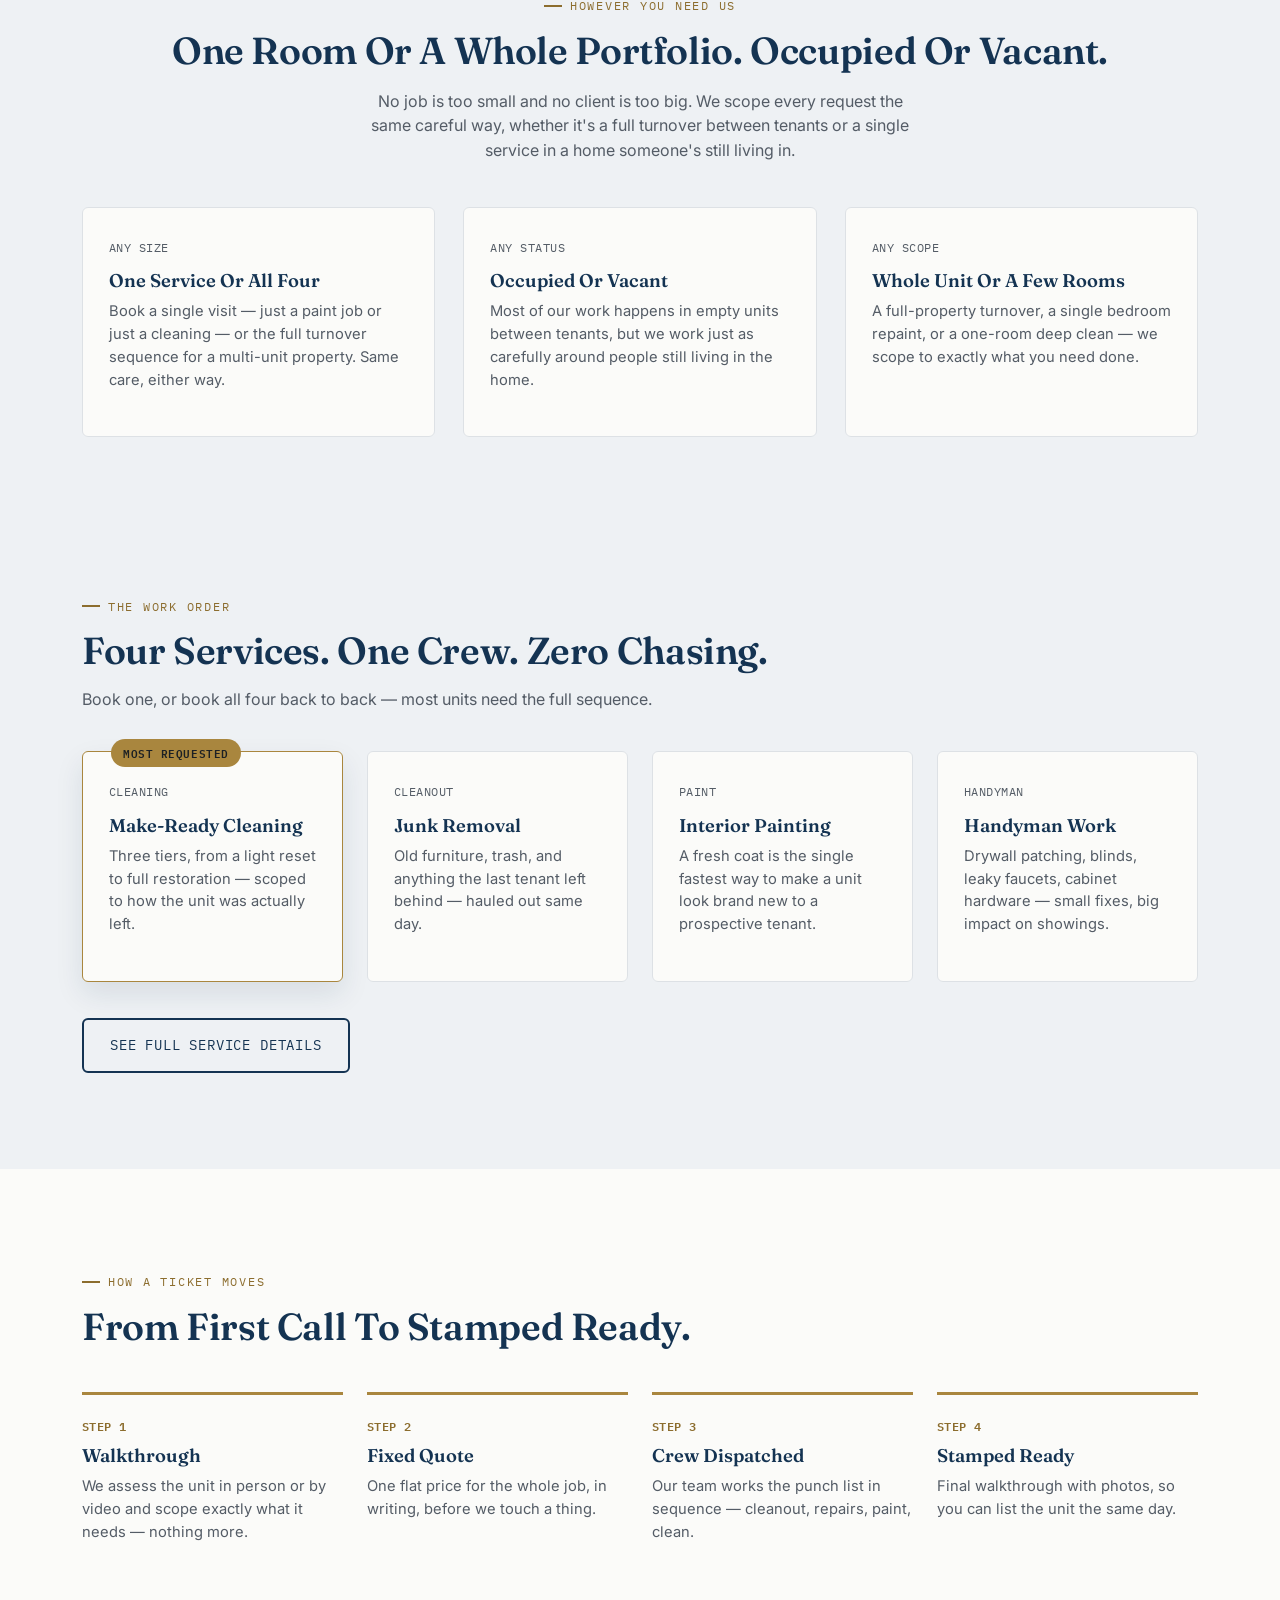
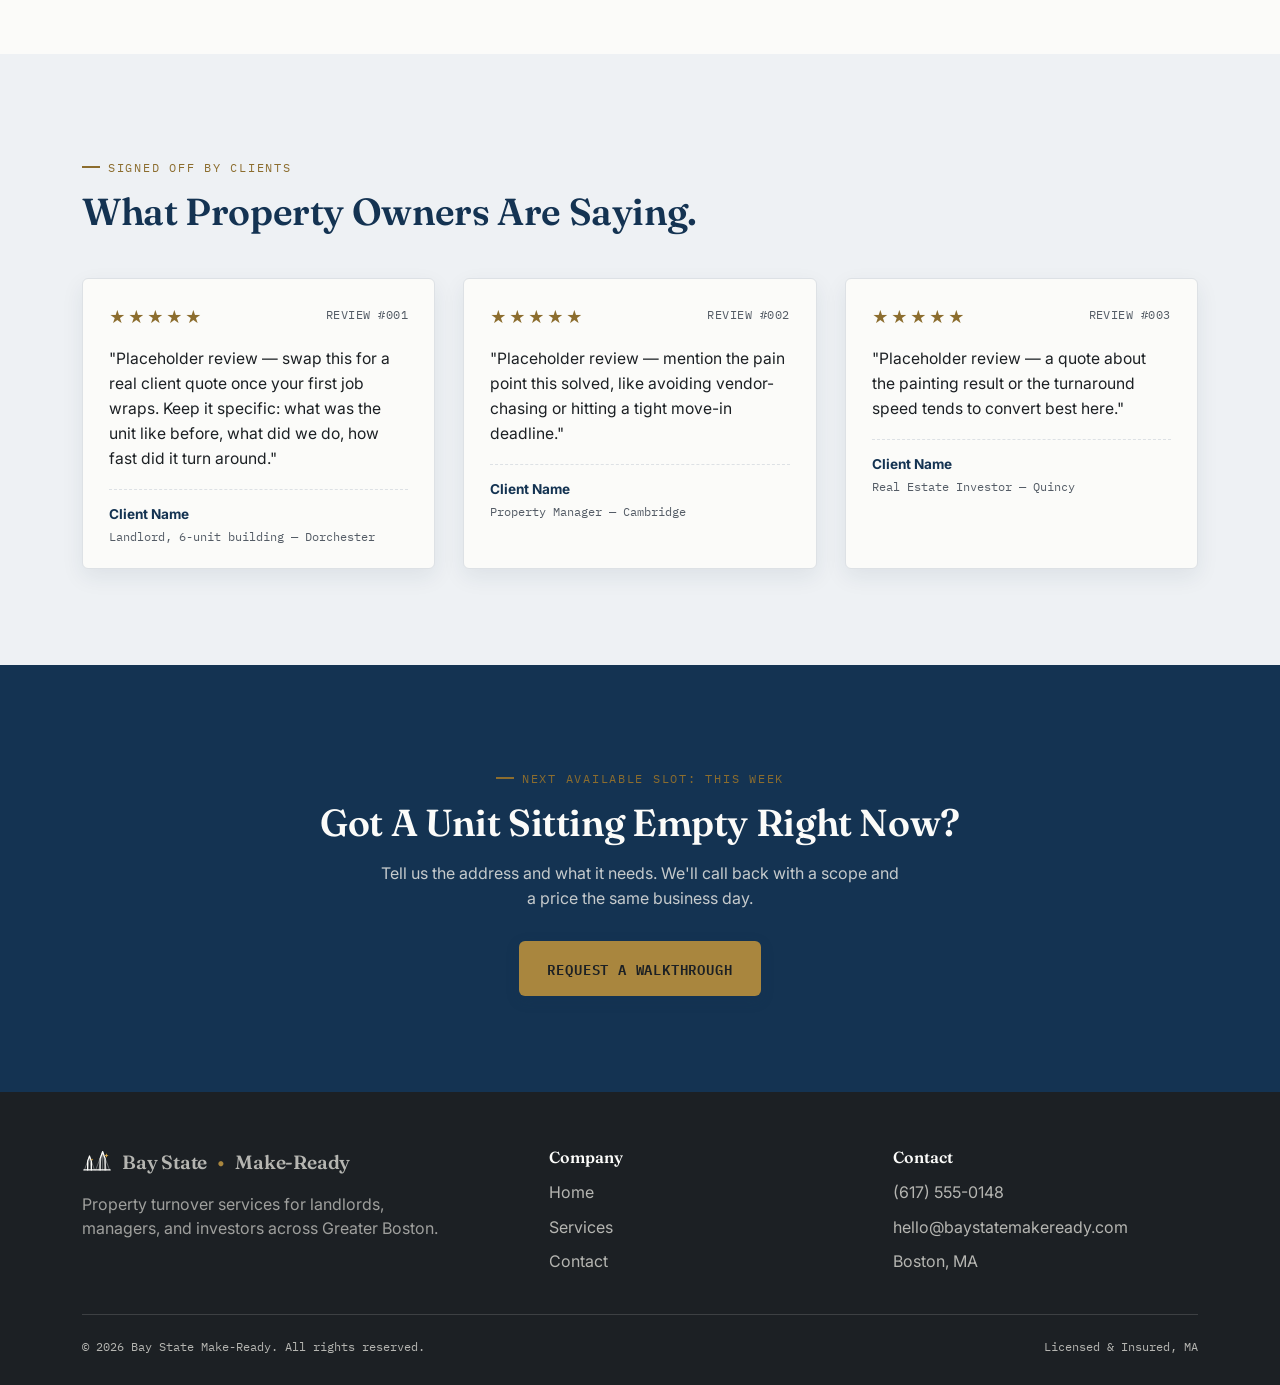
==== commit 57a80aea: "Add files via upload" ====
--- a/index.html
+++ b/index.html
@@ -4,7 +4,7 @@
 <meta charset="UTF-8">
 <meta name="viewport" content="width=device-width, initial-scale=1.0">
 <title>Bay State Make-Ready | Property Turnover Services, Boston MA</title>
-<meta name="description" content="Junk removal, painting, deep cleaning, and handyman repairs — one crew, one invoice, one point of contact. Bay State Make-Ready turns vacant units around fast for Boston-area property owners and managers.">
+<meta name="description" content="Junk removal, painting, deep cleaning, and handyman repairs — one crew, one invoice, one point of contact. Bay State Make-Ready serves property managers, businesses, and homeowners across Greater Boston, occupied or vacant, any size job.">
 <link rel="preconnect" href="https://fonts.googleapis.com">
 <link rel="preconnect" href="https://fonts.gstatic.com" crossorigin>
 <link href="https://fonts.googleapis.com/css2?family=Fraunces:ital,wght@0,500;0,600;0,700;1,600&family=IBM+Plex+Mono:wght@400;600&family=Inter:wght@400;500;600;700&display=swap" rel="stylesheet">
@@ -20,7 +20,7 @@
       <a href="index.html" class="active">Home</a>
       <a href="services.html">Services</a>
       <a href="contact.html">Contact</a>
-      <a href="contact.html" class="nav-phone">(857) 206-9850</a>
+      <a href="contact.html" class="nav-phone">(617) 555-0148</a>
     </nav>
   </div>
 </header>
@@ -31,7 +31,7 @@
     <div>
       <span class="eyebrow">Work Order #BSM-0417</span>
       <h1>Vacant Unit<br>to Rent-Ready.<br>Fast.</h1>
-      <p style="font-size:1.15rem; margin-top:22px; max-width:46ch;">One crew handles the cleanout, the paint, the deep clean, and the repairs — so your unit stops costing you money and starts making it again.</p>
+      <p style="font-size:1.15rem; margin-top:22px; max-width:46ch;">One crew handles the cleanout, the paint, the deep clean, and the repairs. Managing a portfolio or just one home — occupied or vacant, the whole place or a single room — we scope it the same careful way.</p>
       <div style="display:flex; gap:16px; flex-wrap:wrap; margin-top:30px;">
         <a href="contact.html" class="btn btn-primary">Request a Walkthrough</a>
         <a href="services.html" class="btn btn-ghost">See Services</a>
@@ -39,6 +39,8 @@
       <div class="tag-row">
         <span class="tag">Licensed &amp; Insured</span>
         <span class="tag">Serving Greater Boston</span>
+        <span class="tag">Any Size Job</span>
+        <span class="tag">Occupied or Vacant</span>
         <span class="tag">Single Invoice</span>
       </div>
     </div>
@@ -92,10 +94,38 @@
     <div class="ticket" style="padding:32px 32px 28px 42px;">
       <span class="ticket-no">WHO WE WORK WITH</span>
       <div style="margin-top:16px;">
-        <div class="check-item checked"><span class="check-box"><svg viewBox="0 0 24 24" fill="none"><path d="M4 12l6 6L20 6" stroke="white" stroke-width="3" stroke-linecap="round" stroke-linejoin="round"/></svg></span> Independent landlords, 1–20 units</div>
-        <div class="check-item checked"><span class="check-box"><svg viewBox="0 0 24 24" fill="none"><path d="M4 12l6 6L20 6" stroke="white" stroke-width="3" stroke-linecap="round" stroke-linejoin="round"/></svg></span> Property management companies</div>
-        <div class="check-item checked"><span class="check-box"><svg viewBox="0 0 24 24" fill="none"><path d="M4 12l6 6L20 6" stroke="white" stroke-width="3" stroke-linecap="round" stroke-linejoin="round"/></svg></span> Real estate investors prepping to list</div>
-        <div class="check-item checked"><span class="check-box"><svg viewBox="0 0 24 24" fill="none"><path d="M4 12l6 6L20 6" stroke="white" stroke-width="3" stroke-linecap="round" stroke-linejoin="round"/></svg></span> Agents prepping a listing for photos</div>
+        <div class="check-item checked"><span class="check-box"><svg viewBox="0 0 24 24" fill="none"><path d="M4 12l6 6L20 6" stroke="white" stroke-width="3" stroke-linecap="round" stroke-linejoin="round"/></svg></span> Independent landlords &amp; property managers, any portfolio size</div>
+        <div class="check-item checked"><span class="check-box"><svg viewBox="0 0 24 24" fill="none"><path d="M4 12l6 6L20 6" stroke="white" stroke-width="3" stroke-linecap="round" stroke-linejoin="round"/></svg></span> Real estate investors &amp; agents prepping to list</div>
+        <div class="check-item checked"><span class="check-box"><svg viewBox="0 0 24 24" fill="none"><path d="M4 12l6 6L20 6" stroke="white" stroke-width="3" stroke-linecap="round" stroke-linejoin="round"/></svg></span> Businesses &amp; offices of any size</div>
+        <div class="check-item checked"><span class="check-box"><svg viewBox="0 0 24 24" fill="none"><path d="M4 12l6 6L20 6" stroke="white" stroke-width="3" stroke-linecap="round" stroke-linejoin="round"/></svg></span> Homeowners &amp; individual residents</div>
+        <div class="check-item checked"><span class="check-box"><svg viewBox="0 0 24 24" fill="none"><path d="M4 12l6 6L20 6" stroke="white" stroke-width="3" stroke-linecap="round" stroke-linejoin="round"/></svg></span> Seniors &amp; families coordinating care</div>
+      </div>
+    </div>
+  </div>
+</section>
+
+<!-- FLEXIBILITY BAND -->
+<section class="section-alt" style="padding-top:56px; padding-bottom:56px;">
+  <div class="wrap" style="text-align:center;">
+    <span class="eyebrow" style="justify-content:center;">However You Need Us</span>
+    <h2>One Room Or A Whole Portfolio. Occupied Or Vacant.</h2>
+    <p style="max-width:56ch; margin:16px auto 0;">No job is too small and no client is too big. We scope every request the same careful way, whether it's a full turnover between tenants or a single service in a home someone's still living in.</p>
+
+    <div class="grid-3" style="margin-top:44px; text-align:left;">
+      <div class="service-card">
+        <span class="ticket-no">ANY SIZE</span>
+        <h3>One Service Or All Four</h3>
+        <p style="margin-top:8px; font-size:0.92rem;">Book a single visit — just a paint job or just a cleaning — or the full turnover sequence for a multi-unit property. Same care, either way.</p>
+      </div>
+      <div class="service-card">
+        <span class="ticket-no">ANY STATUS</span>
+        <h3>Occupied Or Vacant</h3>
+        <p style="margin-top:8px; font-size:0.92rem;">Most of our work happens in empty units between tenants, but we work just as carefully around people still living in the home.</p>
+      </div>
+      <div class="service-card">
+        <span class="ticket-no">ANY SCOPE</span>
+        <h3>Whole Unit Or A Few Rooms</h3>
+        <p style="margin-top:8px; font-size:0.92rem;">A full-property turnover, a single bedroom repaint, or a one-room deep clean — we scope to exactly what you need done.</p>
       </div>
     </div>
   </div>
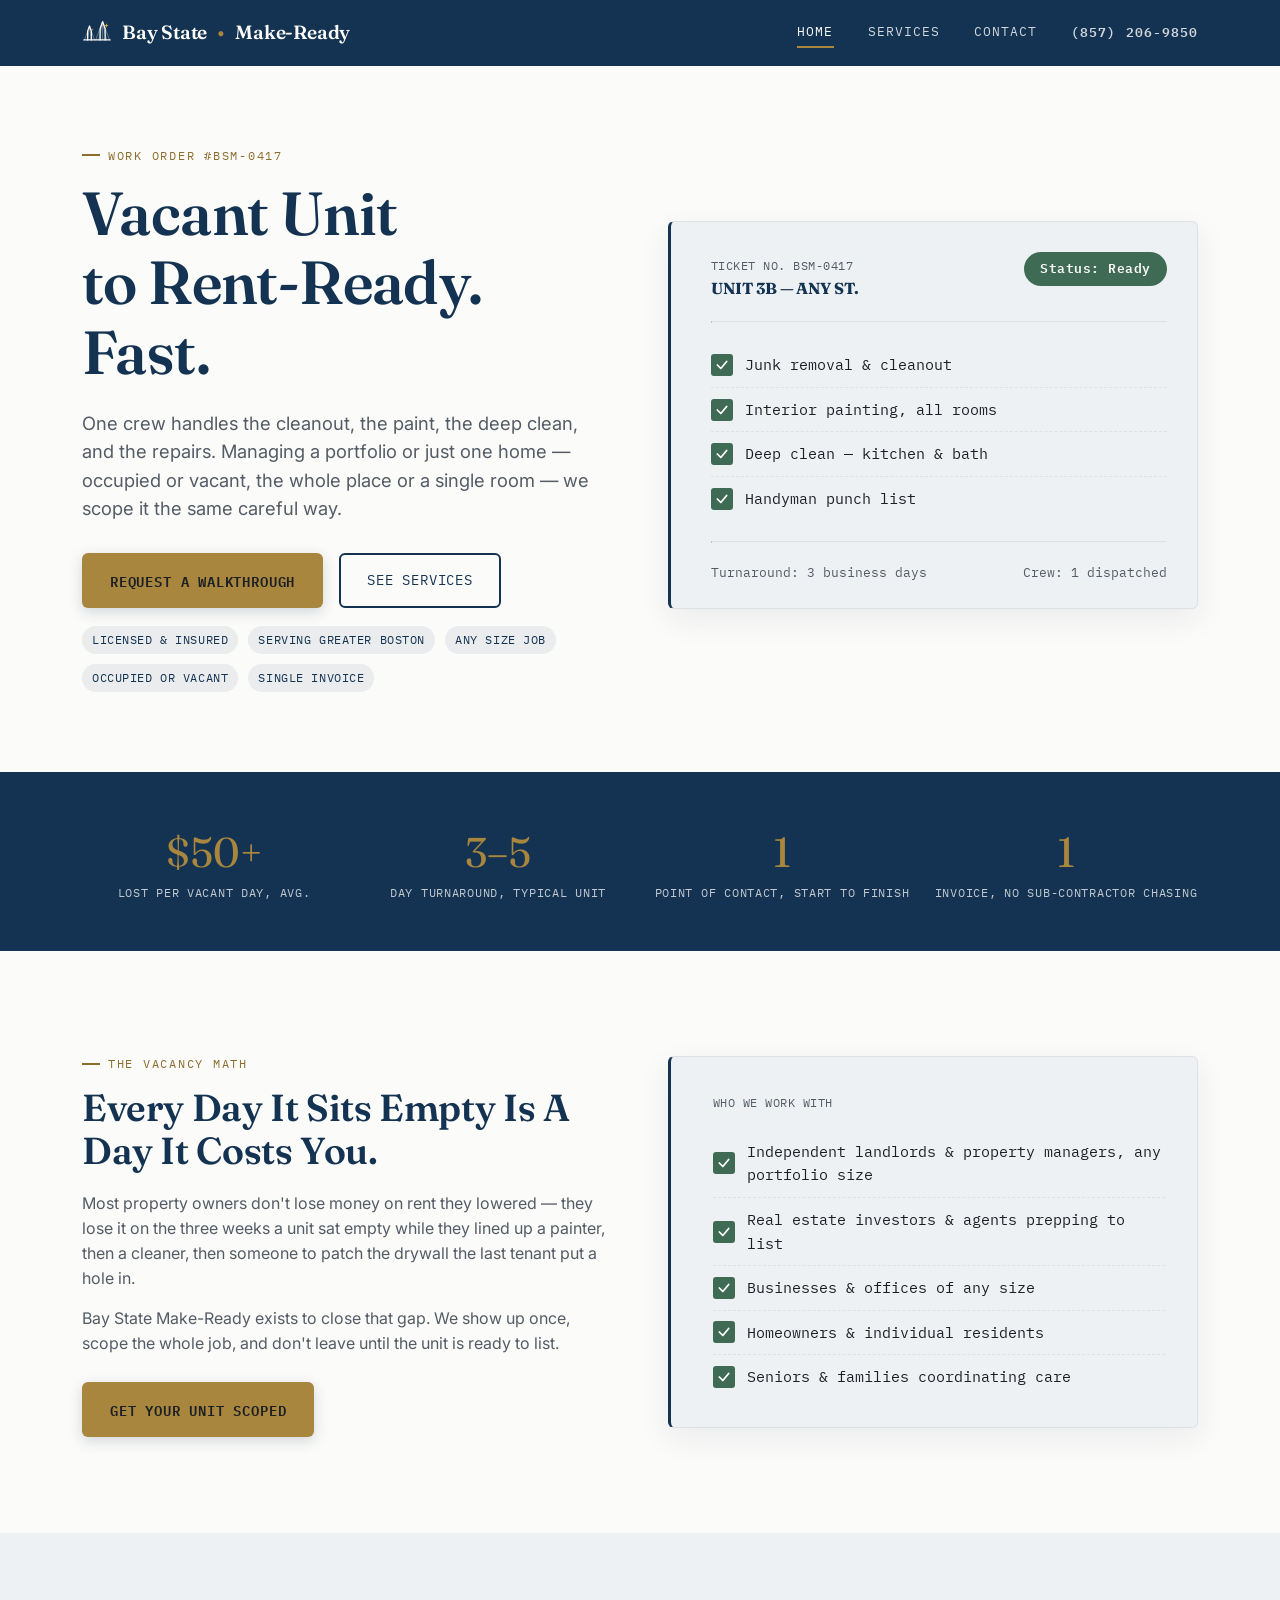
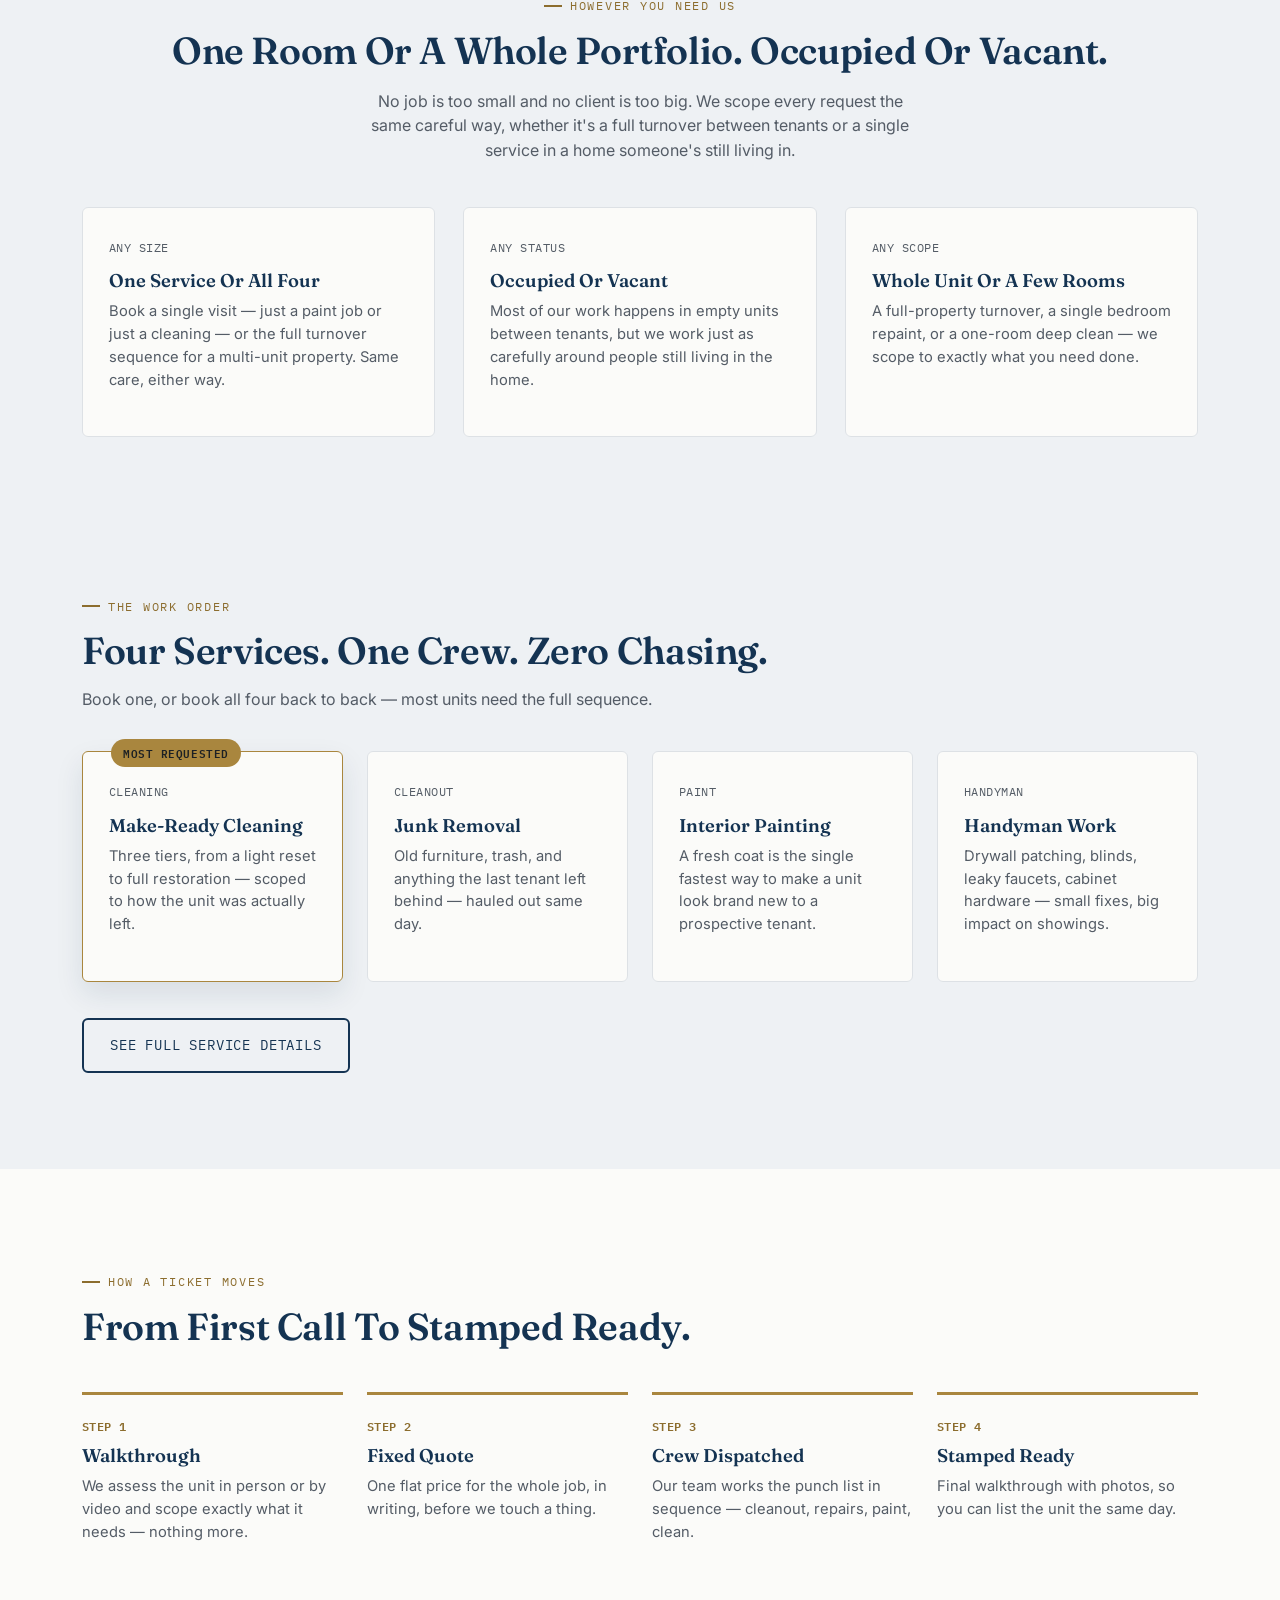
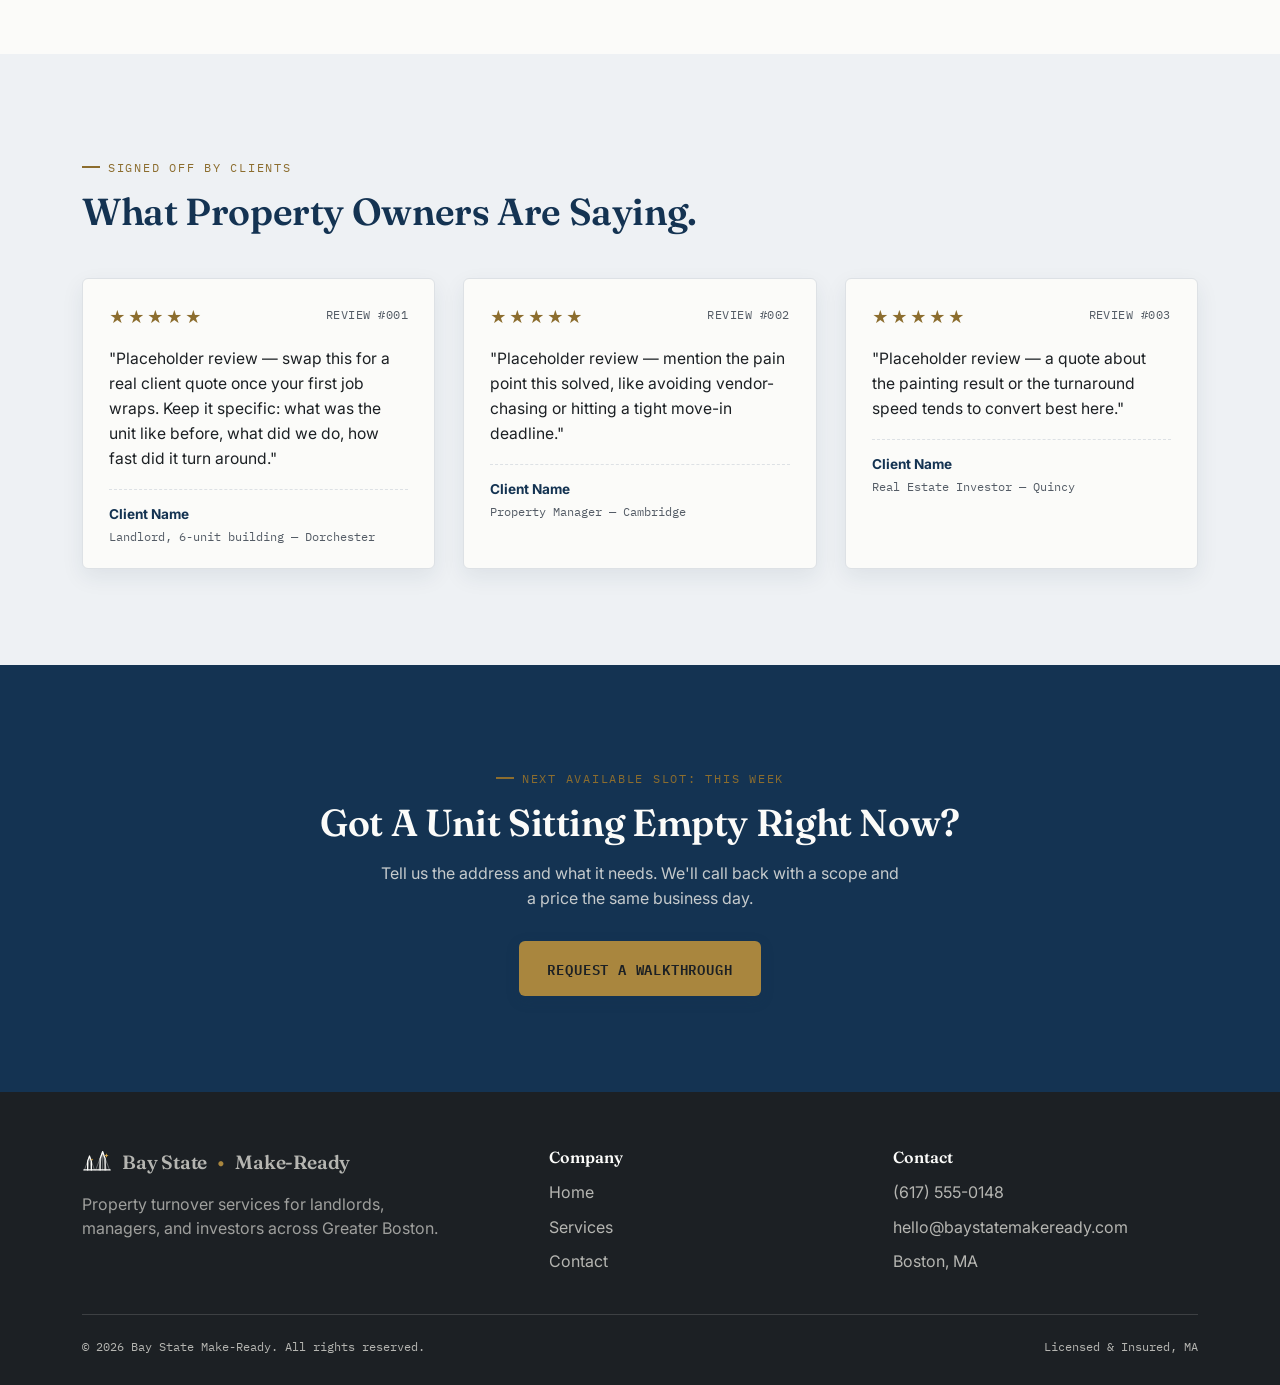
==== commit e869a4fe: "Update index.html" ====
--- a/index.html
+++ b/index.html
@@ -20,7 +20,7 @@
       <a href="index.html" class="active">Home</a>
       <a href="services.html">Services</a>
       <a href="contact.html">Contact</a>
-      <a href="contact.html" class="nav-phone">(617) 555-0148</a>
+      <a href="contact.html" class="nav-phone">(857) 206-9850</a>
     </nav>
   </div>
 </header>
@@ -50,7 +50,7 @@
         <div style="display:flex; justify-content:space-between; align-items:flex-start;">
           <div>
             <span class="ticket-no">TICKET NO. BSM-0417</span><br>
-            <strong style="font-family:var(--font-display); color:var(--blueprint); text-transform:uppercase; letter-spacing:-0.01em;">Unit 3B — Dorchester Ave</strong>
+            <strong style="font-family:var(--font-display); color:var(--blueprint); text-transform:uppercase; letter-spacing:-0.01em;">Unit 3B — Any St.</strong>
           </div>
           <span class="stamp">Status: Ready</span>
         </div>
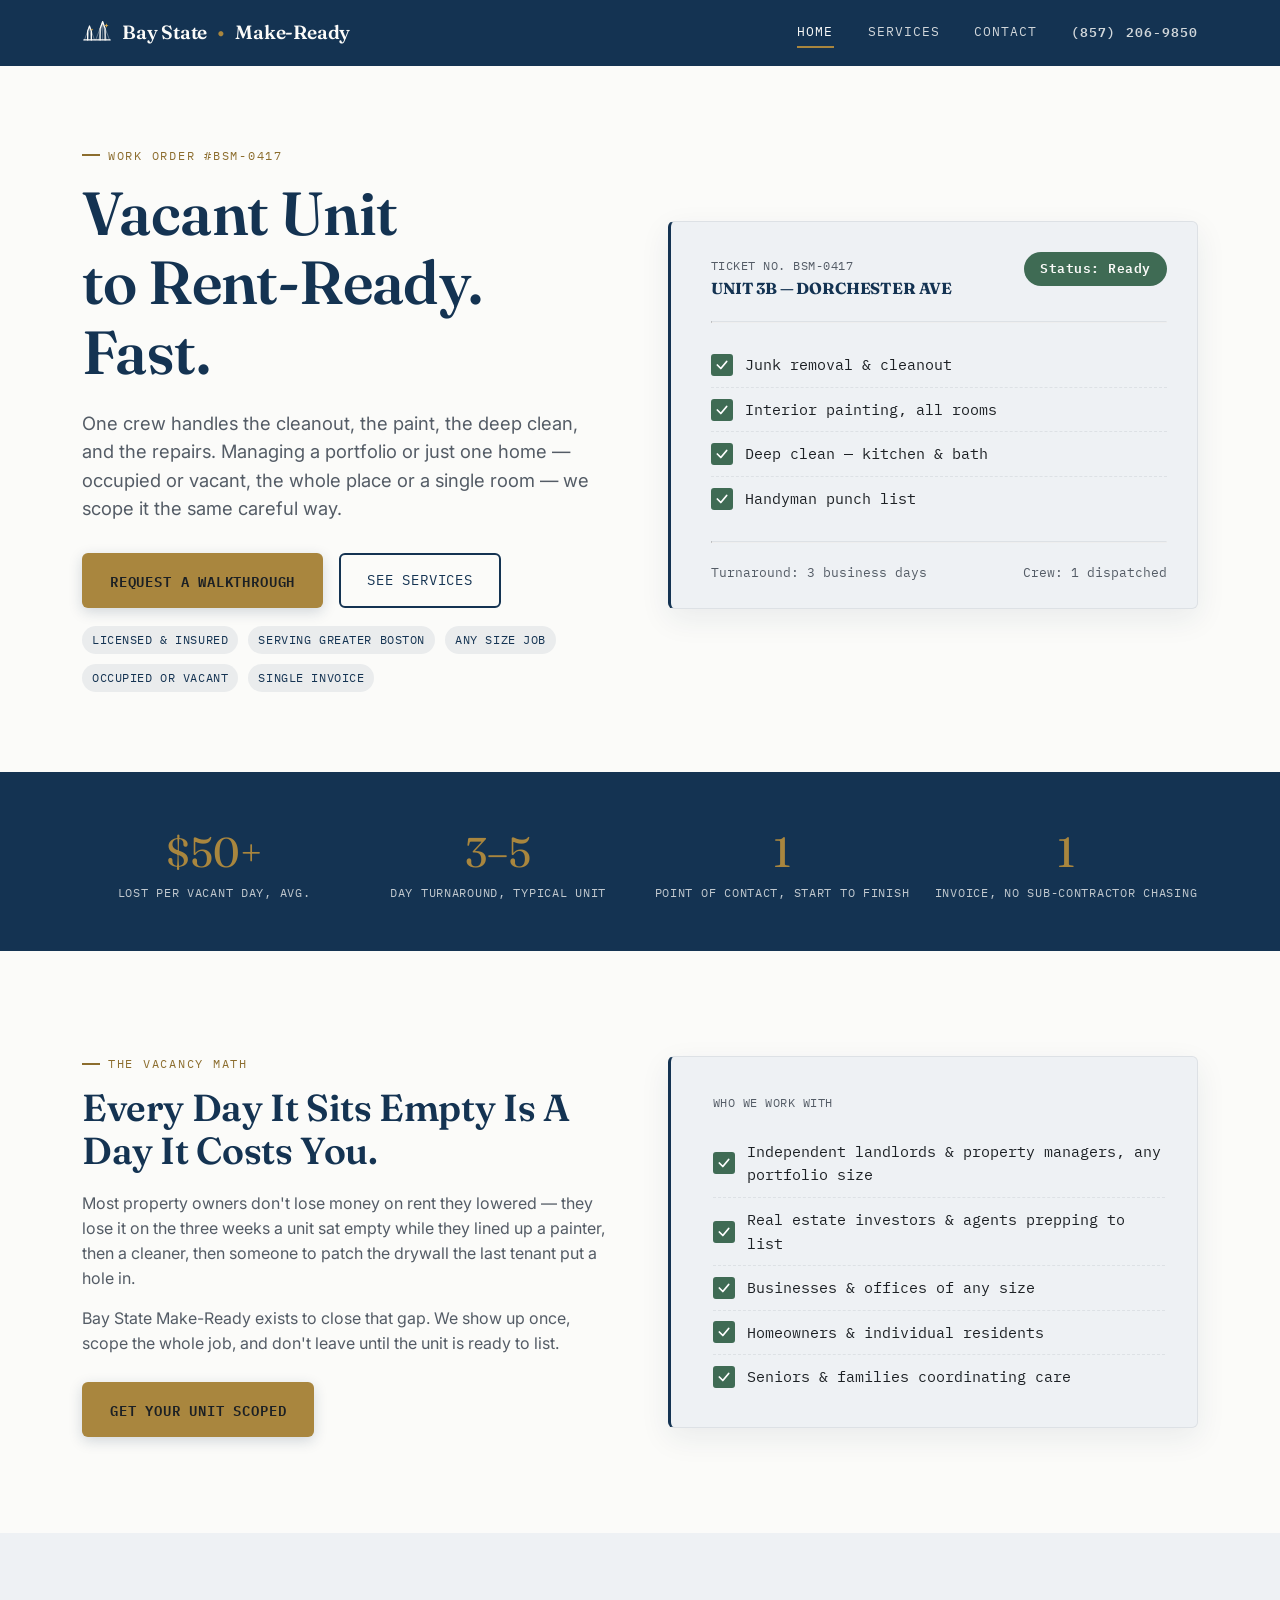
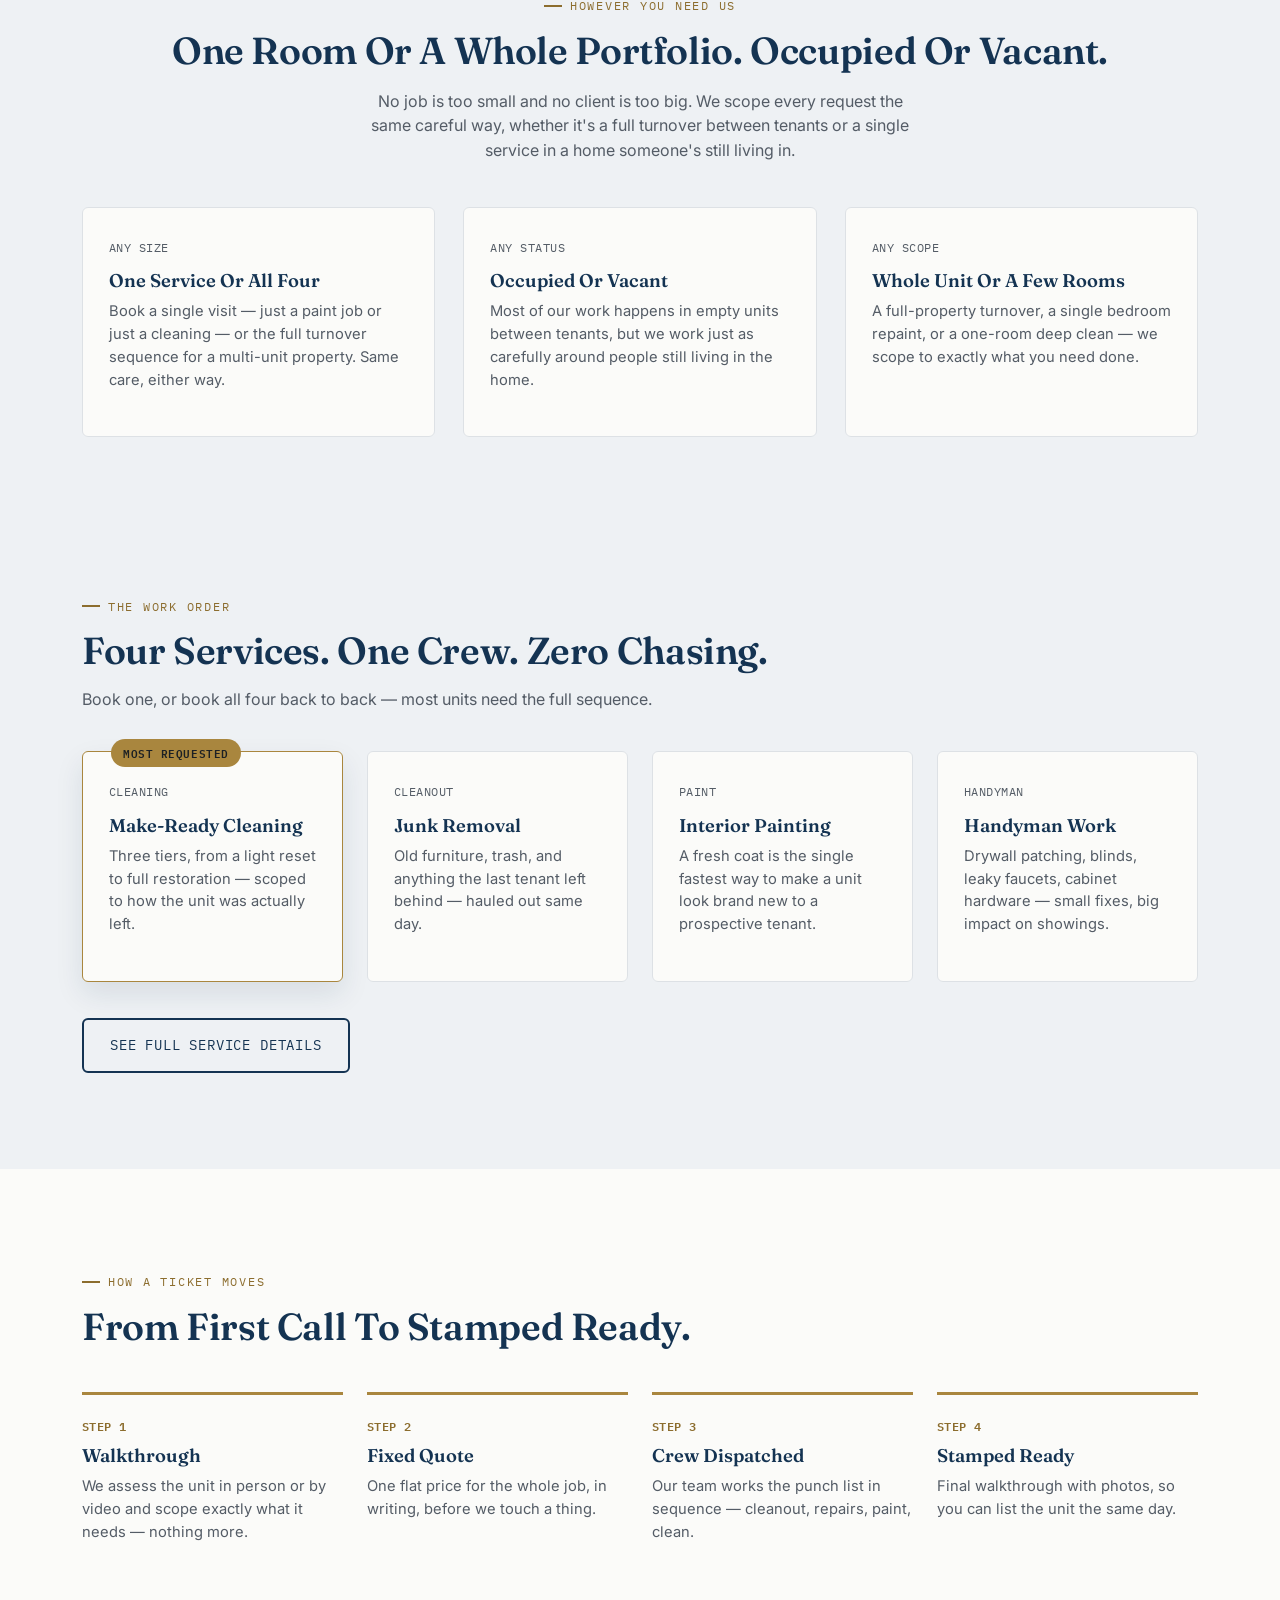
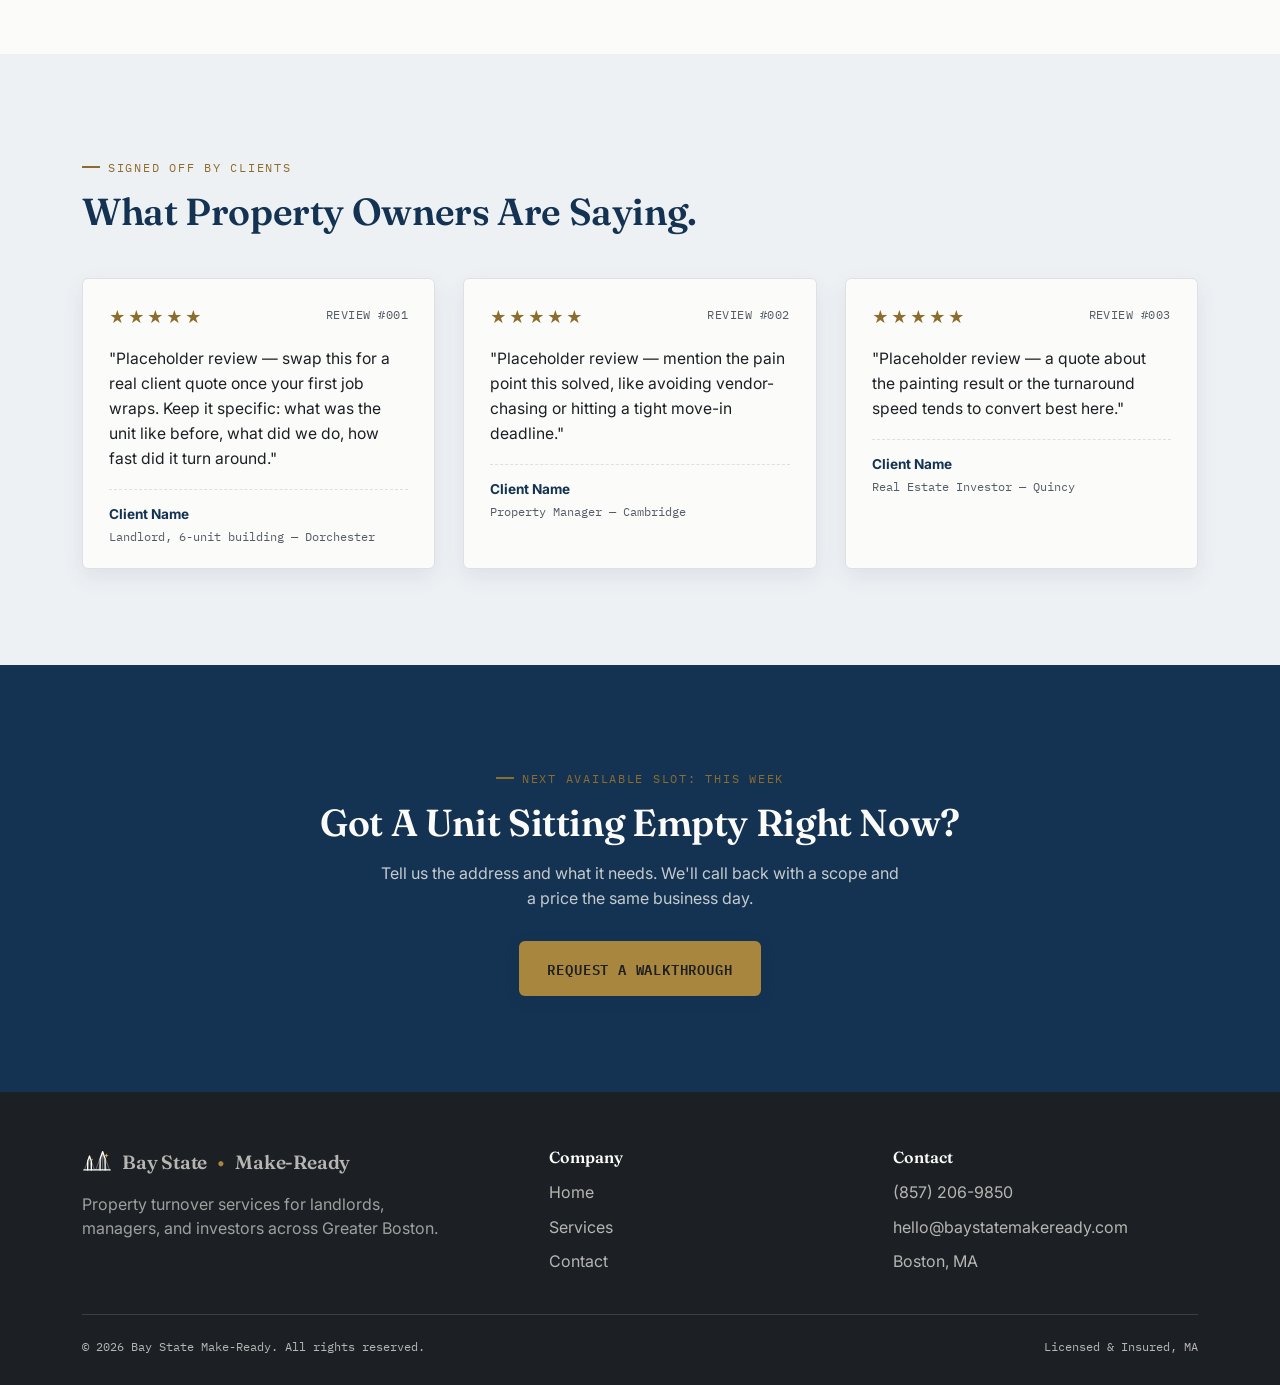
==== commit c3e333d8: "Add files via upload" ====
--- a/index.html
+++ b/index.html
@@ -50,7 +50,7 @@
         <div style="display:flex; justify-content:space-between; align-items:flex-start;">
           <div>
             <span class="ticket-no">TICKET NO. BSM-0417</span><br>
-            <strong style="font-family:var(--font-display); color:var(--blueprint); text-transform:uppercase; letter-spacing:-0.01em;">Unit 3B — Any St.</strong>
+            <strong style="font-family:var(--font-display); color:var(--blueprint); text-transform:uppercase; letter-spacing:-0.01em;">Unit 3B — Dorchester Ave</strong>
           </div>
           <span class="stamp">Status: Ready</span>
         </div>
@@ -283,7 +283,7 @@
       <div>
         <h3>Contact</h3>
         <div style="display:flex; flex-direction:column; gap:10px; margin-top:14px;">
-          <a href="tel:6175550148">(617) 555-0148</a>
+          <a href="tel:8572069850">(857) 206-9850</a>
           <a href="mailto:hello@baystatemakeready.com">hello@baystatemakeready.com</a>
           <span>Boston, MA</span>
         </div>
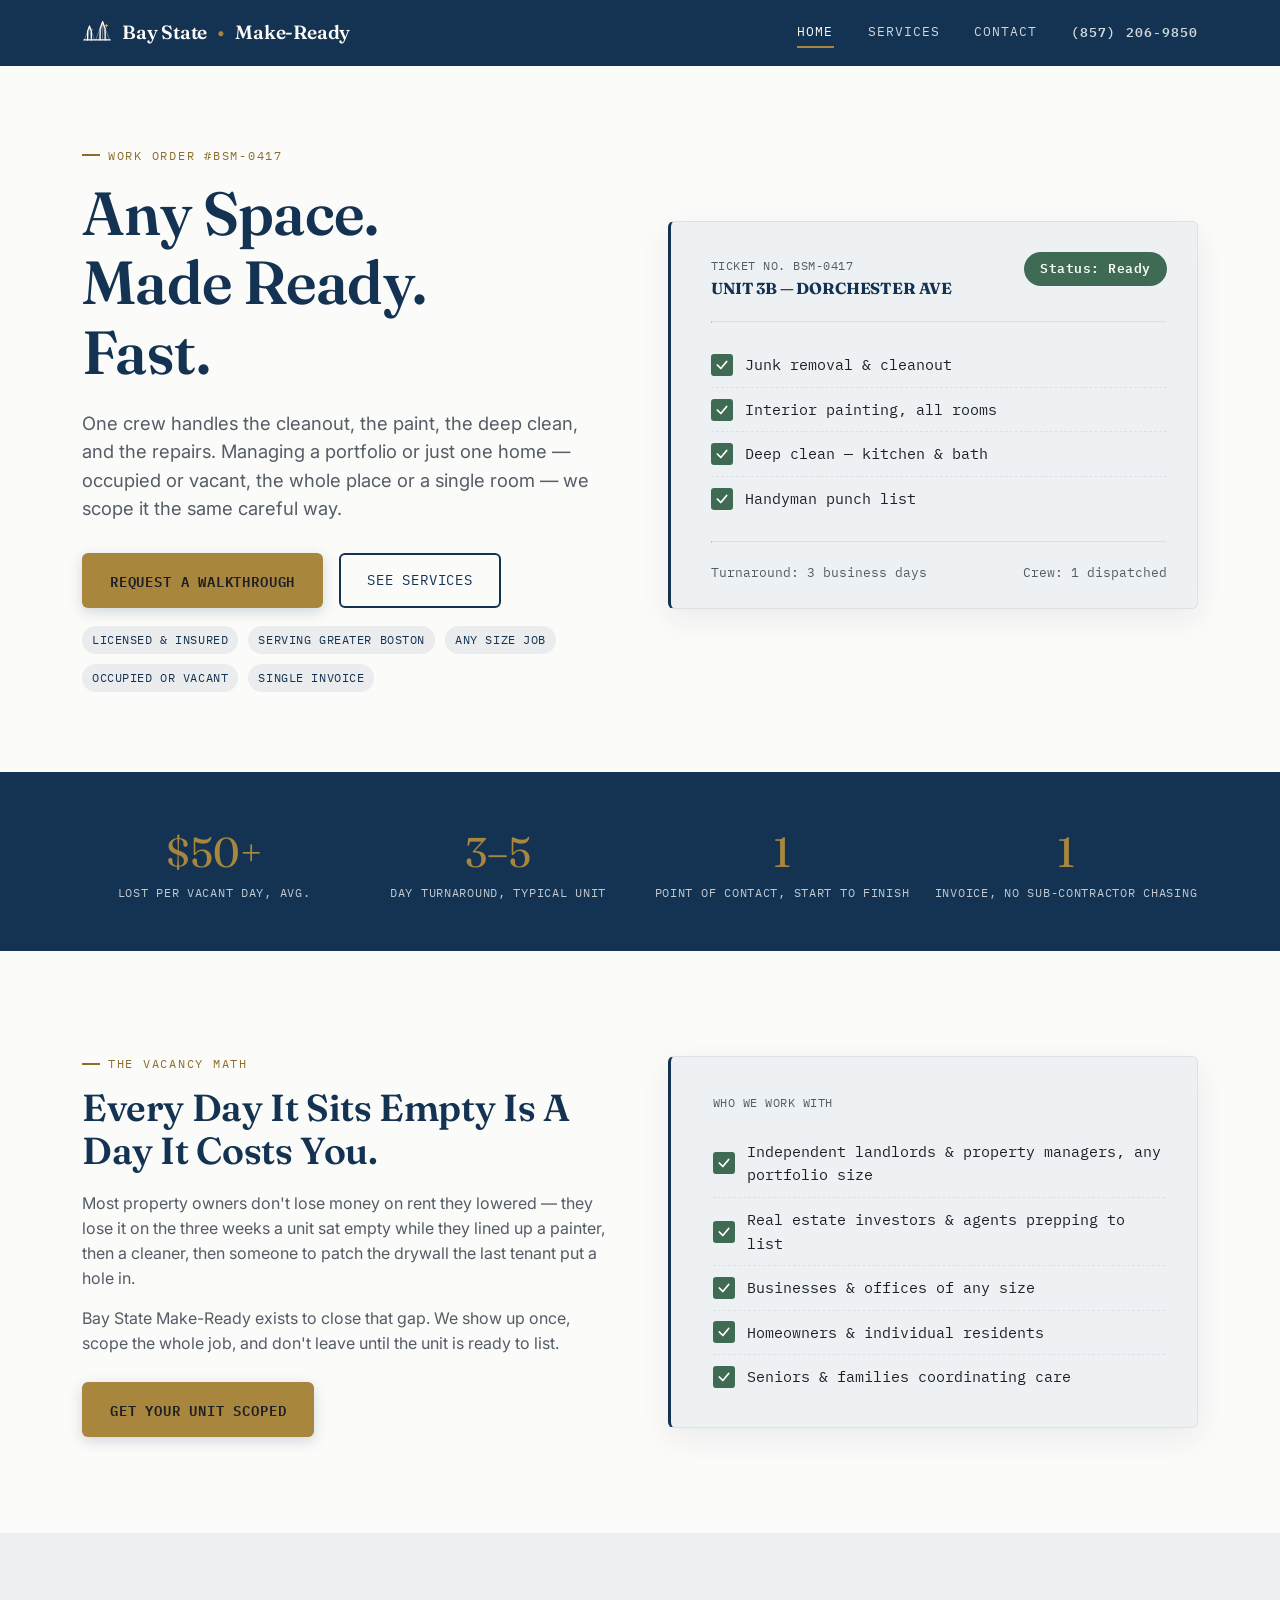
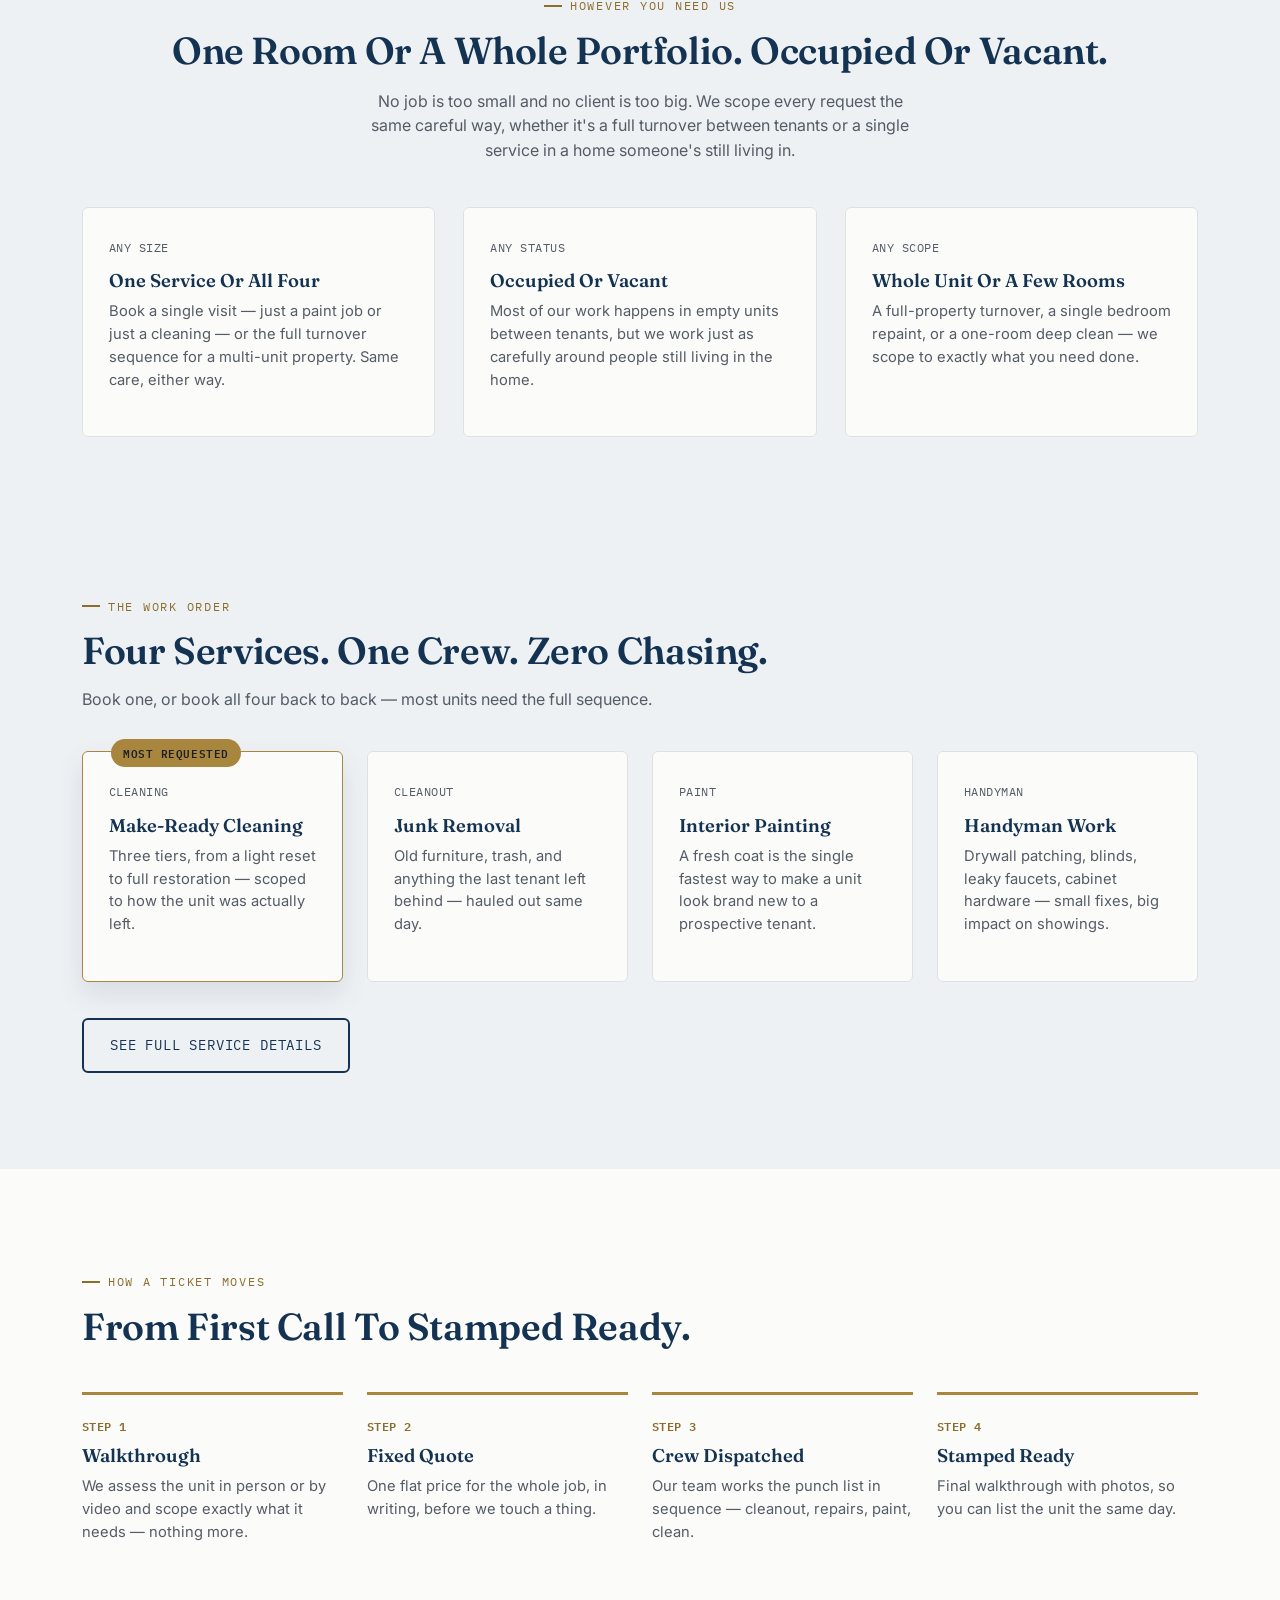
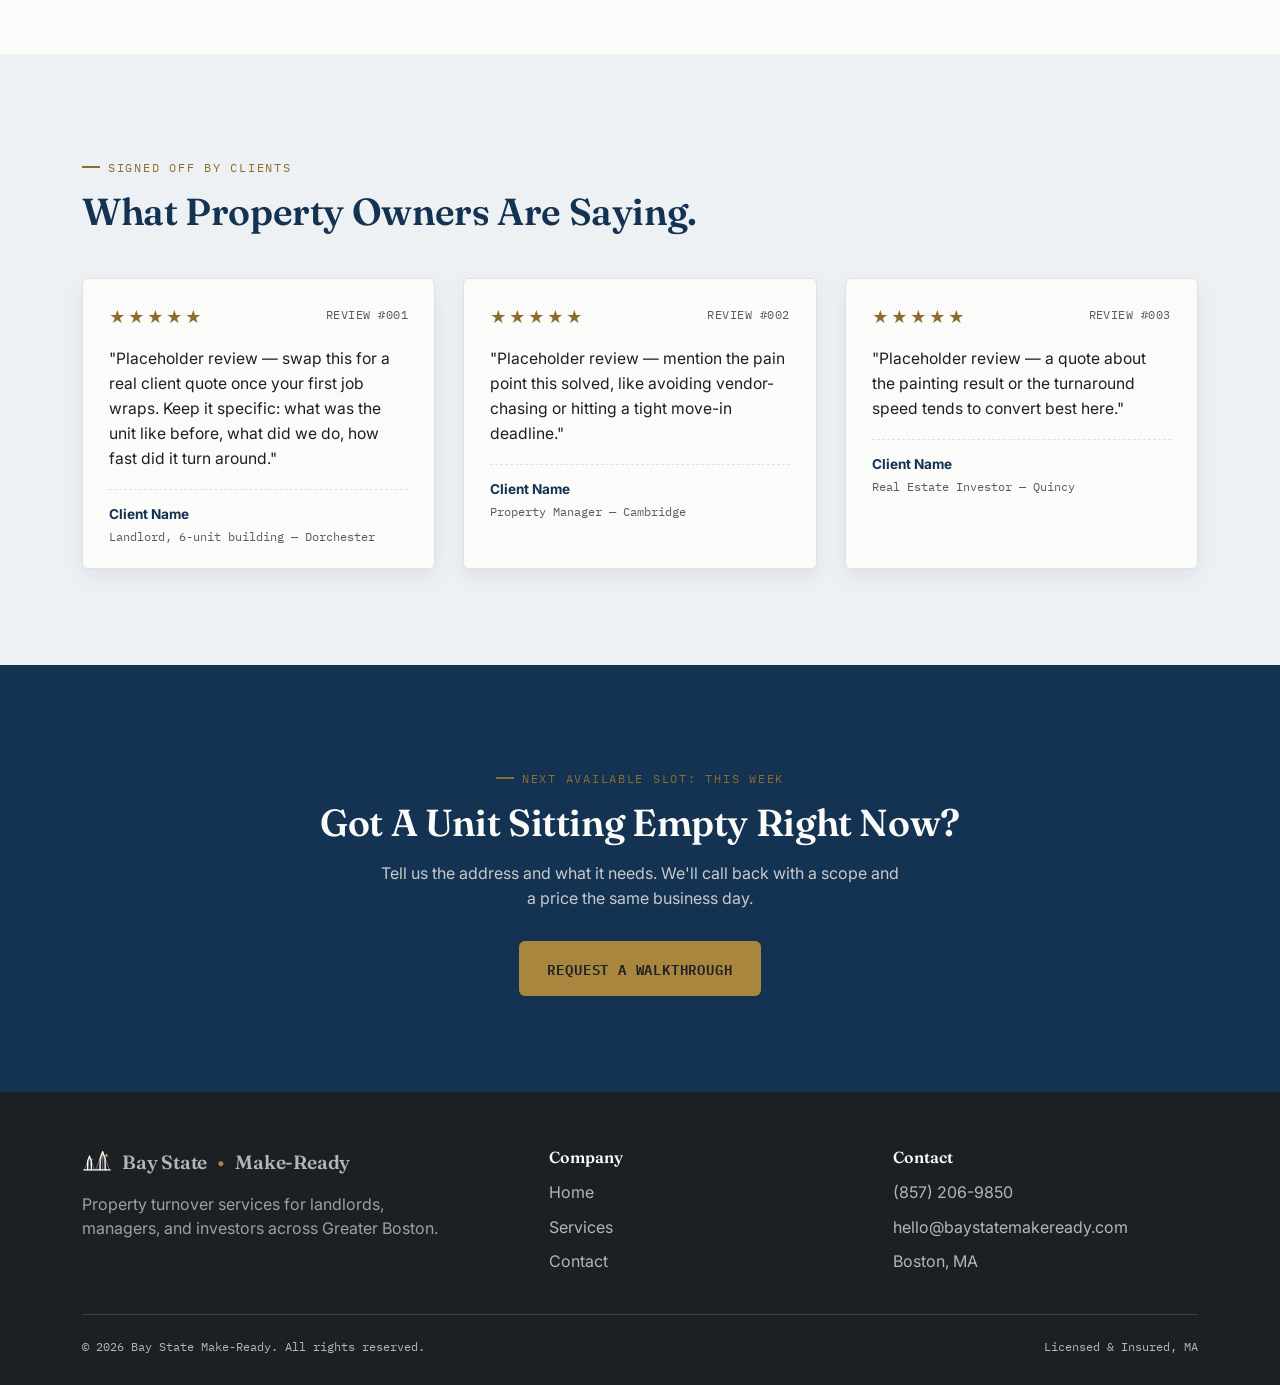
==== commit 7b6972cb: "Add files via upload" ====
--- a/index.html
+++ b/index.html
@@ -30,7 +30,7 @@
   <div class="wrap grid-2">
     <div>
       <span class="eyebrow">Work Order #BSM-0417</span>
-      <h1>Vacant Unit<br>to Rent-Ready.<br>Fast.</h1>
+      <h1>Any Space.<br>Made Ready.<br>Fast.</h1>
       <p style="font-size:1.15rem; margin-top:22px; max-width:46ch;">One crew handles the cleanout, the paint, the deep clean, and the repairs. Managing a portfolio or just one home — occupied or vacant, the whole place or a single room — we scope it the same careful way.</p>
       <div style="display:flex; gap:16px; flex-wrap:wrap; margin-top:30px;">
         <a href="contact.html" class="btn btn-primary">Request a Walkthrough</a>
@@ -73,7 +73,7 @@
 
 <!-- STAT BAND -->
 <section class="section-dark" style="padding:48px 0;">
-  <div class="wrap stat-band">
+  <div class="wrap stat-band reveal">
     <div><div class="stat-num">$50+</div><div class="stat-label">Lost Per Vacant Day, Avg.</div></div>
     <div><div class="stat-num">3–5</div><div class="stat-label">Day Turnaround, Typical Unit</div></div>
     <div><div class="stat-num">1</div><div class="stat-label">Point of Contact, Start to Finish</div></div>
@@ -83,7 +83,7 @@
 
 <!-- WHY IT MATTERS -->
 <section>
-  <div class="wrap grid-2">
+  <div class="wrap grid-2 reveal">
     <div>
       <span class="eyebrow">The Vacancy Math</span>
       <h2>Every Day It Sits Empty Is A Day It Costs You.</h2>
@@ -106,7 +106,7 @@
 
 <!-- FLEXIBILITY BAND -->
 <section class="section-alt" style="padding-top:56px; padding-bottom:56px;">
-  <div class="wrap" style="text-align:center;">
+  <div class="wrap reveal" style="text-align:center;">
     <span class="eyebrow" style="justify-content:center;">However You Need Us</span>
     <h2>One Room Or A Whole Portfolio. Occupied Or Vacant.</h2>
     <p style="max-width:56ch; margin:16px auto 0;">No job is too small and no client is too big. We scope every request the same careful way, whether it's a full turnover between tenants or a single service in a home someone's still living in.</p>
@@ -133,7 +133,7 @@
 
 <!-- SERVICES -->
 <section class="section-alt">
-  <div class="wrap">
+  <div class="wrap reveal">
     <span class="eyebrow">The Work Order</span>
     <h2>Four Services. One Crew. Zero Chasing.</h2>
     <p style="margin-top:14px; max-width:60ch;">Book one, or book all four back to back — most units need the full sequence.</p>
@@ -170,7 +170,7 @@
 
 <!-- PROCESS -->
 <section>
-  <div class="wrap">
+  <div class="wrap reveal">
     <span class="eyebrow">How A Ticket Moves</span>
     <h2>From First Call To Stamped Ready.</h2>
 
@@ -206,7 +206,7 @@
      Duplicate a .review-card block to add more.
      ============================================ -->
 <section class="section-alt">
-  <div class="wrap">
+  <div class="wrap reveal">
     <span class="eyebrow">Signed Off By Clients</span>
     <h2>What Property Owners Are Saying.</h2>
 
--- a/styles.css
+++ b/styles.css
@@ -508,6 +508,18 @@
   opacity: 0.75;
 }
 
+/* ---------- Scroll reveal ---------- */
+
+.reveal {
+  opacity: 0;
+  transform: translateY(18px);
+  transition: opacity 0.6s ease, transform 0.6s ease;
+}
+.reveal.visible {
+  opacity: 1;
+  transform: translateY(0);
+}
+
 /* ---------- Footer ---------- */
 
 footer.site {
